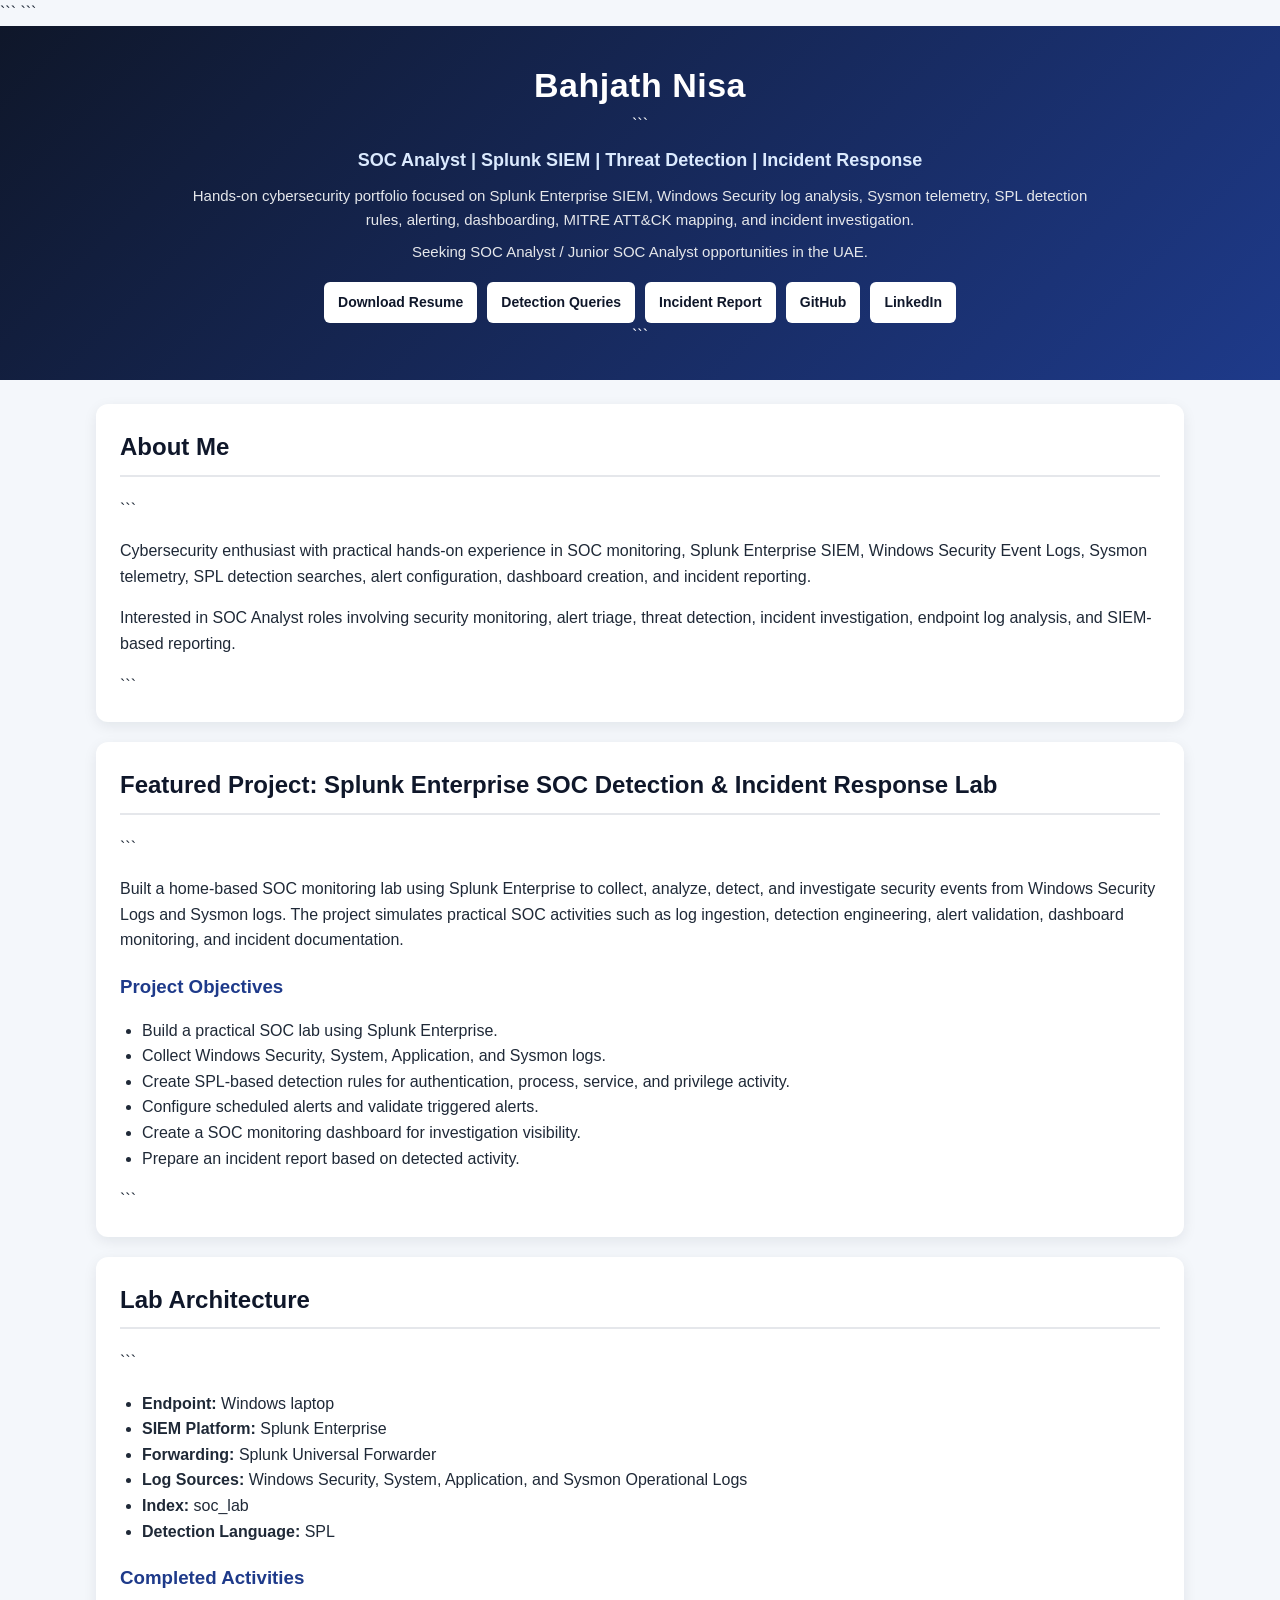
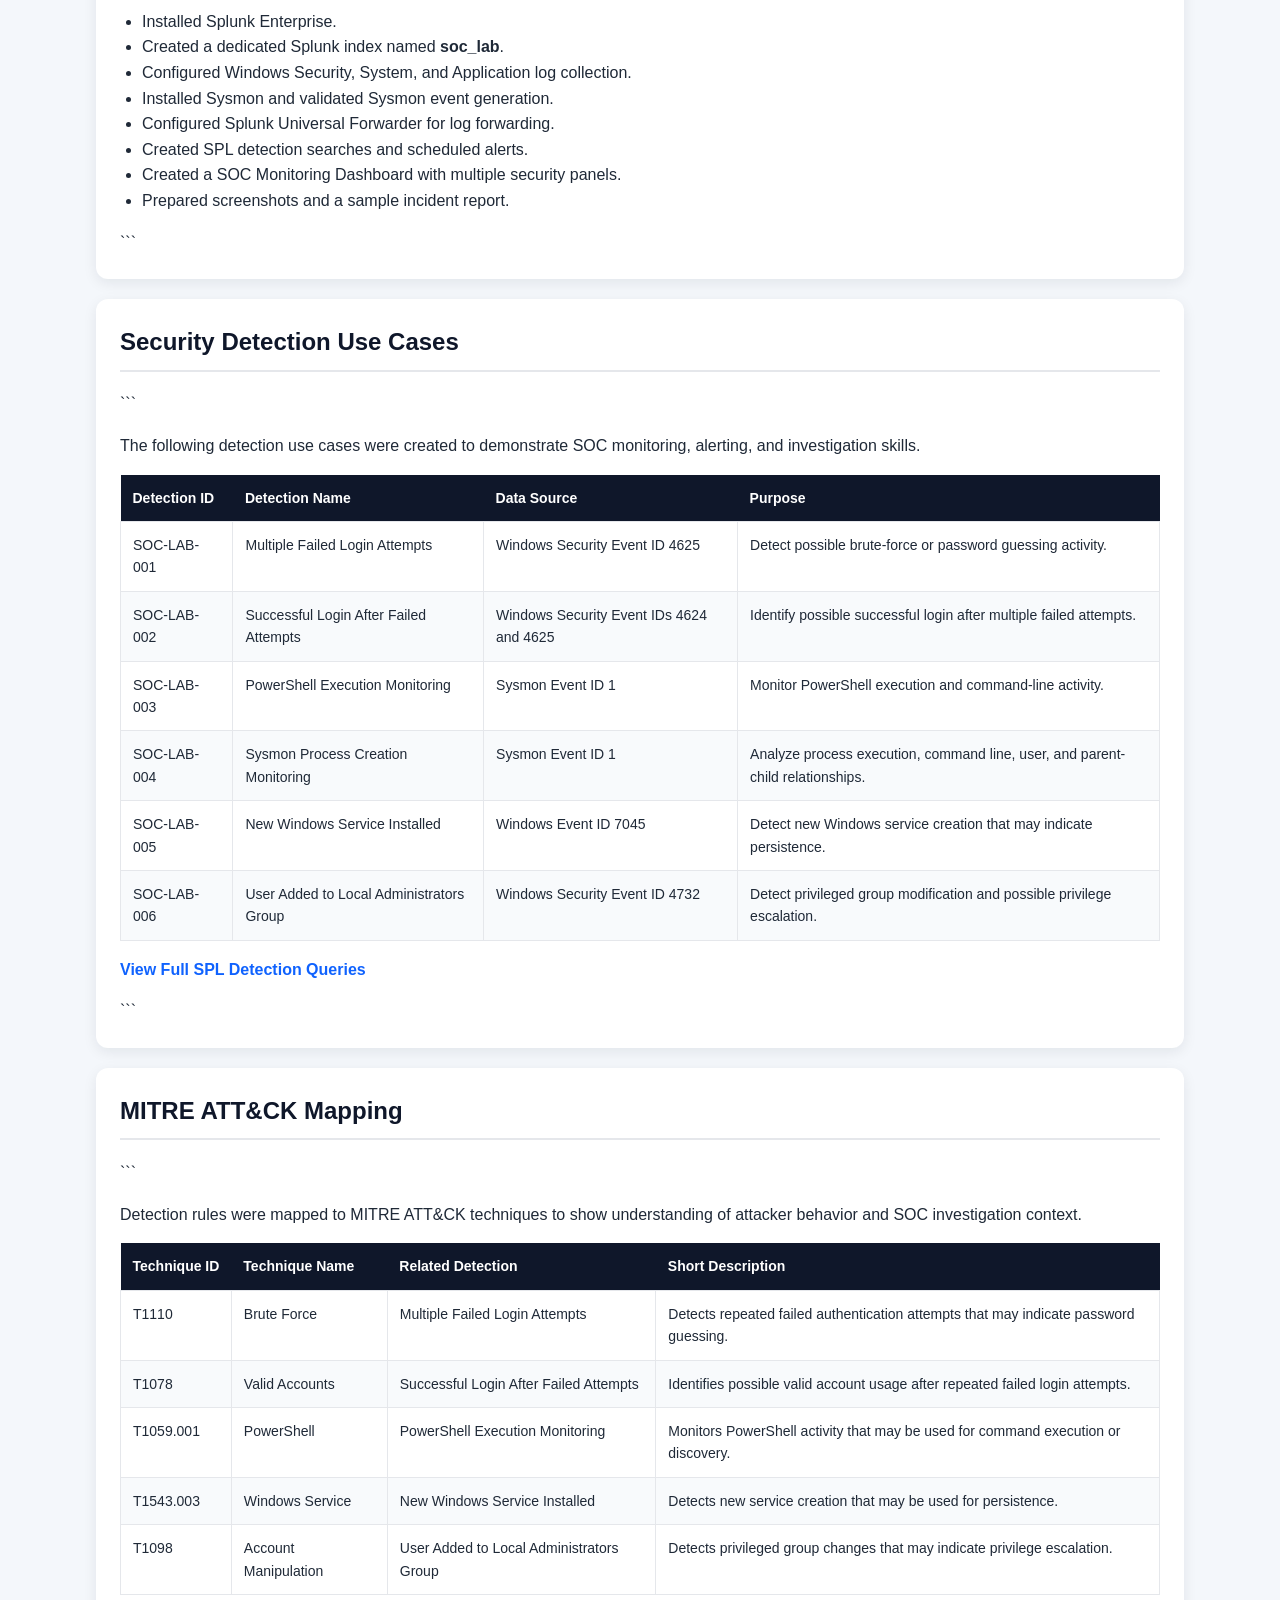
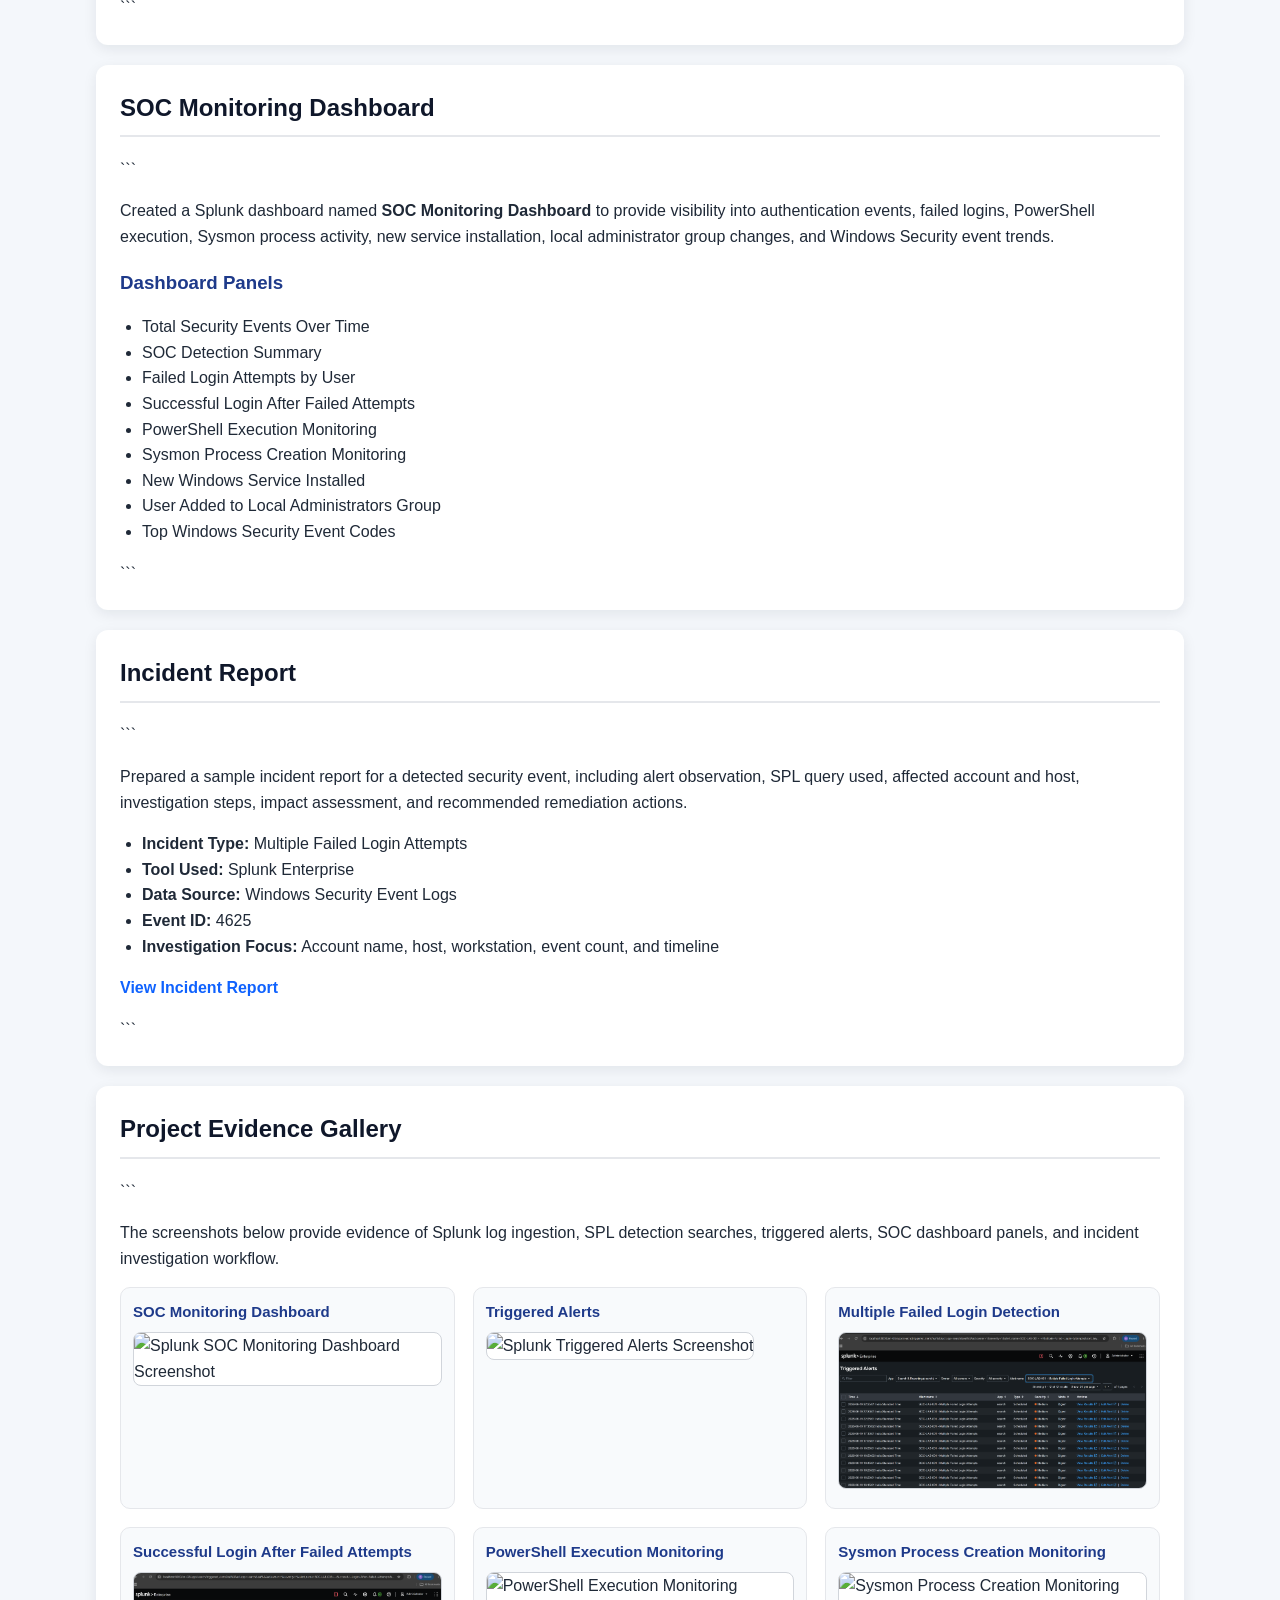
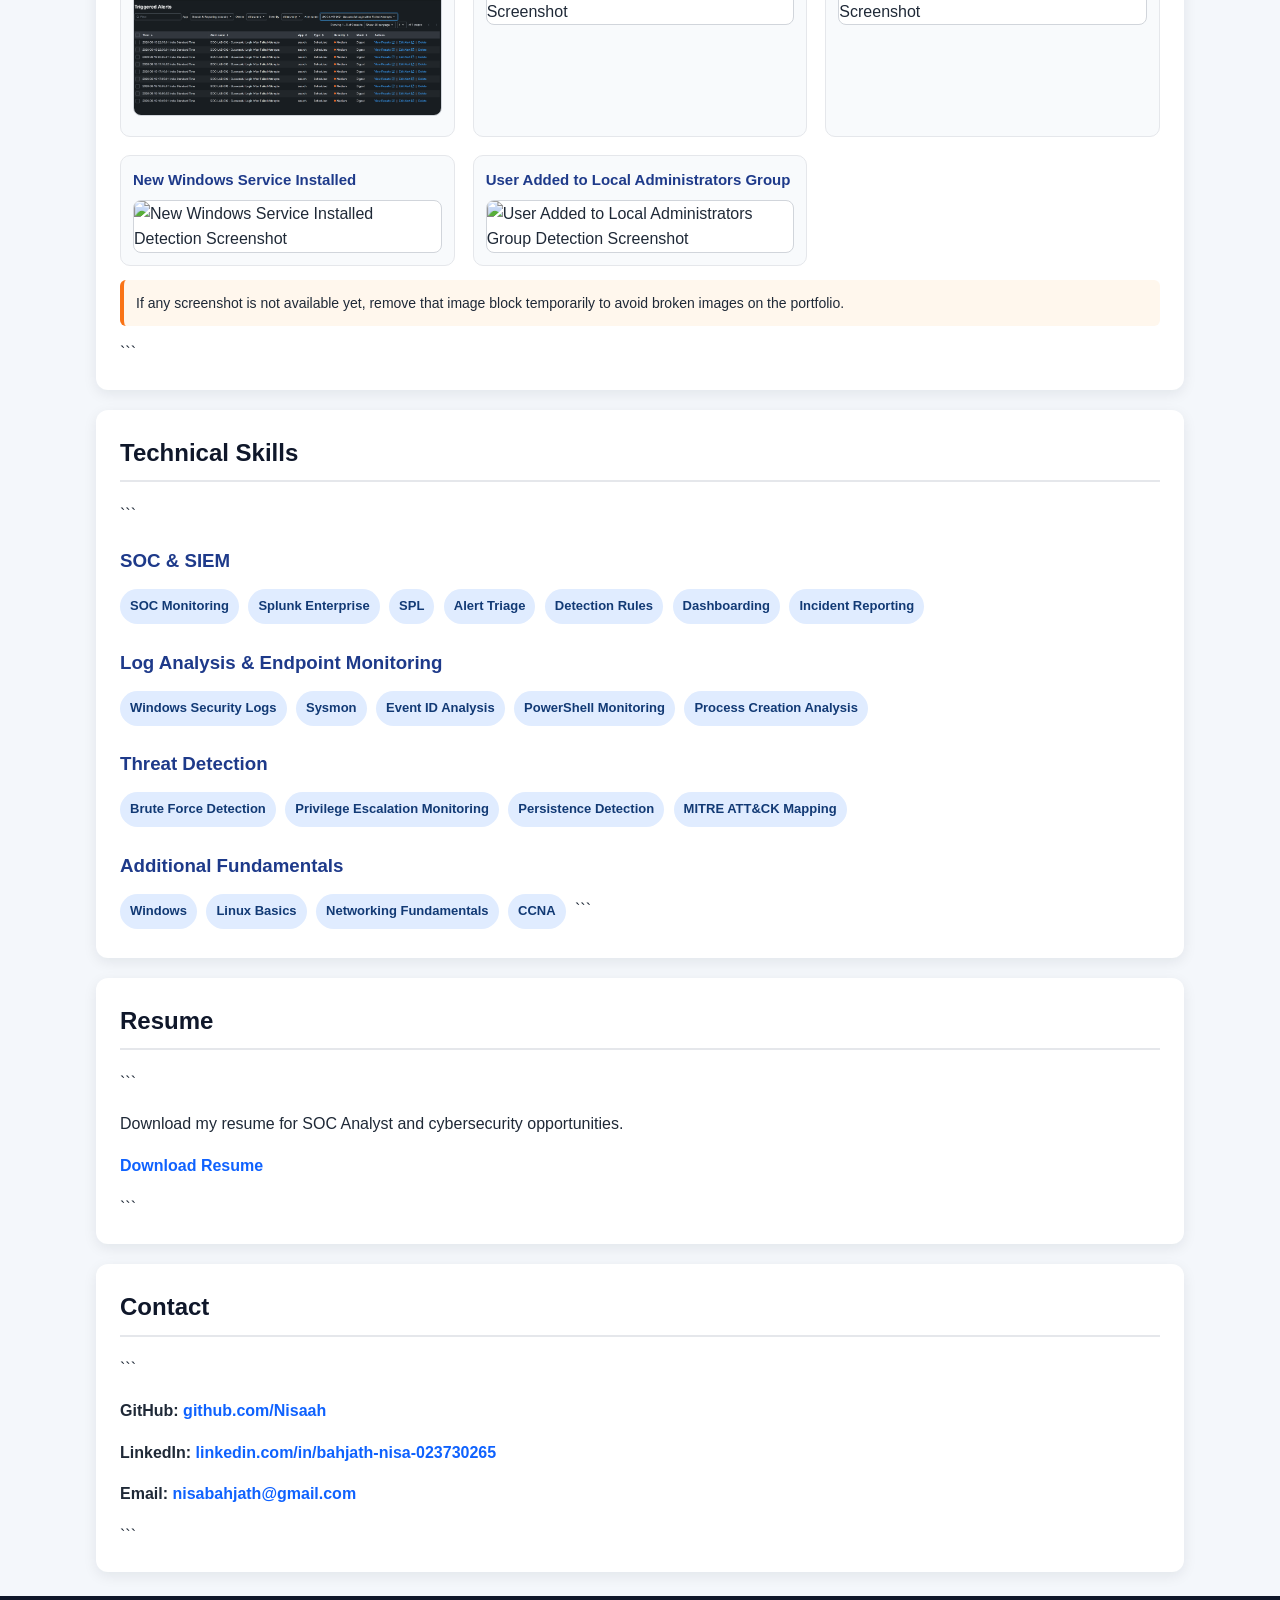
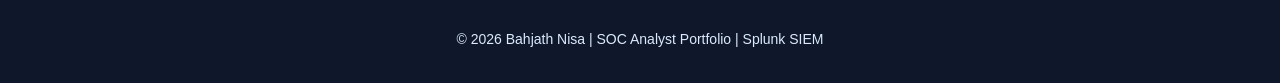
==== index.html @ ceb4705b "Update index.html" ====
<!DOCTYPE html>

<html lang="en">
<head>
    <meta charset="UTF-8">
    <meta name="viewport" content="width=device-width, initial-scale=1.0">
    <title>Bahjath Nisa | SOC Analyst Portfolio | Splunk SIEM</title>

```
<meta name="description" content="SOC Analyst portfolio of Bahjath Nisa featuring a Splunk Enterprise SOC Detection and Incident Response Lab with Windows Security Logs, Sysmon, SPL detections, alerts, dashboards, MITRE ATT&CK mapping, and incident reporting.">

<meta name="keywords" content="SOC Analyst, Junior SOC Analyst, Splunk, SIEM, Cybersecurity, Sysmon, Windows Security Logs, Threat Detection, Incident Response, UAE SOC Analyst, SPL, MITRE ATT&CK, Security Monitoring">

<style>
    * {
        box-sizing: border-box;
    }

    body {
        margin: 0;
        font-family: Arial, Helvetica, sans-serif;
        background: #f4f7fb;
        color: #1f2937;
        line-height: 1.6;
    }

    a {
        color: #0f62fe;
        text-decoration: none;
        font-weight: 600;
    }

    a:hover {
        text-decoration: underline;
    }

    .hero {
        background: linear-gradient(135deg, #0f172a, #1e3a8a);
        color: #ffffff;
        padding: 32px 20px;
        text-align: center;
    }

    .hero h1 {
        margin: 0;
        font-size: 34px;
        letter-spacing: 0.5px;
    }

    .headline {
        margin: 8px 0 10px;
        font-size: 18px;
        font-weight: 600;
        color: #dbeafe;
    }

    .hero-summary {
        max-width: 900px;
        margin: 8px auto;
        font-size: 15px;
        color: #e5e7eb;
    }

    .hero-links {
        margin-top: 18px;
        display: flex;
        flex-wrap: wrap;
        justify-content: center;
        gap: 10px;
    }

    .hero-links a {
        background: #ffffff;
        color: #0f172a;
        padding: 9px 14px;
        border-radius: 6px;
        font-size: 14px;
    }

    main {
        max-width: 1120px;
        margin: 24px auto;
        padding: 0 16px;
    }

    .card {
        background: #ffffff;
        border-radius: 12px;
        padding: 24px;
        margin-bottom: 20px;
        box-shadow: 0 4px 14px rgba(15, 23, 42, 0.08);
    }

    h2 {
        margin-top: 0;
        color: #0f172a;
        border-bottom: 2px solid #e5e7eb;
        padding-bottom: 8px;
    }

    h3 {
        color: #1e3a8a;
        margin-bottom: 8px;
    }

    ul {
        padding-left: 22px;
    }

    .table-wrapper {
        overflow-x: auto;
        margin-top: 14px;
    }

    table {
        width: 100%;
        border-collapse: collapse;
        font-size: 14px;
        background: #ffffff;
    }

    th {
        background: #0f172a;
        color: #ffffff;
        text-align: left;
        padding: 12px;
        white-space: nowrap;
    }

    td {
        border: 1px solid #e5e7eb;
        padding: 12px;
        vertical-align: top;
    }

    tr:nth-child(even) {
        background: #f8fafc;
    }

    .badge {
        display: inline-block;
        background: #e0ecff;
        color: #123a75;
        padding: 7px 10px;
        border-radius: 20px;
        margin: 5px 5px 5px 0;
        font-size: 13px;
        font-weight: 600;
    }

    .gallery-grid {
        display: grid;
        grid-template-columns: repeat(auto-fit, minmax(260px, 1fr));
        gap: 18px;
        margin-top: 15px;
    }

    .gallery-item {
        background: #f8fafc;
        border: 1px solid #e5e7eb;
        border-radius: 10px;
        padding: 12px;
    }

    .gallery-item h3 {
        font-size: 15px;
        margin-top: 0;
    }

    .gallery-item img {
        width: 100%;
        border-radius: 8px;
        border: 1px solid #d1d5db;
        background: #ffffff;
    }

    .note {
        background: #fff7ed;
        border-left: 4px solid #f97316;
        padding: 12px;
        border-radius: 6px;
        font-size: 14px;
    }

    .footer {
        text-align: center;
        padding: 18px;
        background: #0f172a;
        color: #dbeafe;
        font-size: 14px;
    }

    @media (max-width: 700px) {
        .hero h1 {
            font-size: 28px;
        }

        .headline {
            font-size: 16px;
        }

        .card {
            padding: 18px;
        }

        th, td {
            font-size: 13px;
            padding: 9px;
        }
    }
</style>
```

</head>

<body>

<header class="hero">
    <h1>Bahjath Nisa</h1>

```
<p class="headline">
    SOC Analyst | Splunk SIEM | Threat Detection | Incident Response
</p>

<p class="hero-summary">
    Hands-on cybersecurity portfolio focused on Splunk Enterprise SIEM, Windows Security log analysis,
    Sysmon telemetry, SPL detection rules, alerting, dashboarding, MITRE ATT&CK mapping, and incident investigation.
</p>

<p class="hero-summary">
    Seeking SOC Analyst / Junior SOC Analyst opportunities in the UAE.
</p>

<div class="hero-links">
    <a href="resume.pdf" target="_blank">Download Resume</a>
    <a href="./detections.md" target="_blank">Detection Queries</a>
    <a href="incident_report.pdf" target="_blank">Incident Report</a>
    <a href="https://github.com/Nisaah" target="_blank">GitHub</a>
    <a href="https://www.linkedin.com/in/bahjath-nisa-023730265" target="_blank">LinkedIn</a>
</div>
```

</header>

<main>

<section class="card">
    <h2>About Me</h2>

```
<p>
    Cybersecurity enthusiast with practical hands-on experience in SOC monitoring,
    Splunk Enterprise SIEM, Windows Security Event Logs, Sysmon telemetry,
    SPL detection searches, alert configuration, dashboard creation, and incident reporting.
</p>

<p>
    Interested in SOC Analyst roles involving security monitoring, alert triage,
    threat detection, incident investigation, endpoint log analysis, and SIEM-based reporting.
</p>
```

</section>

<section class="card">
    <h2>Featured Project: Splunk Enterprise SOC Detection & Incident Response Lab</h2>

```
<p>
    Built a home-based SOC monitoring lab using Splunk Enterprise to collect,
    analyze, detect, and investigate security events from Windows Security Logs and Sysmon logs.
    The project simulates practical SOC activities such as log ingestion, detection engineering,
    alert validation, dashboard monitoring, and incident documentation.
</p>

<h3>Project Objectives</h3>

<ul>
    <li>Build a practical SOC lab using Splunk Enterprise.</li>
    <li>Collect Windows Security, System, Application, and Sysmon logs.</li>
    <li>Create SPL-based detection rules for authentication, process, service, and privilege activity.</li>
    <li>Configure scheduled alerts and validate triggered alerts.</li>
    <li>Create a SOC monitoring dashboard for investigation visibility.</li>
    <li>Prepare an incident report based on detected activity.</li>
</ul>
```

</section>

<section class="card">
    <h2>Lab Architecture</h2>

```
<ul>
    <li><strong>Endpoint:</strong> Windows laptop</li>
    <li><strong>SIEM Platform:</strong> Splunk Enterprise</li>
    <li><strong>Forwarding:</strong> Splunk Universal Forwarder</li>
    <li><strong>Log Sources:</strong> Windows Security, System, Application, and Sysmon Operational Logs</li>
    <li><strong>Index:</strong> soc_lab</li>
    <li><strong>Detection Language:</strong> SPL</li>
</ul>

<h3>Completed Activities</h3>

<ul>
    <li>Installed Splunk Enterprise.</li>
    <li>Created a dedicated Splunk index named <strong>soc_lab</strong>.</li>
    <li>Configured Windows Security, System, and Application log collection.</li>
    <li>Installed Sysmon and validated Sysmon event generation.</li>
    <li>Configured Splunk Universal Forwarder for log forwarding.</li>
    <li>Created SPL detection searches and scheduled alerts.</li>
    <li>Created a SOC Monitoring Dashboard with multiple security panels.</li>
    <li>Prepared screenshots and a sample incident report.</li>
</ul>
```

</section>

<section class="card">
    <h2>Security Detection Use Cases</h2>

```
<p>
    The following detection use cases were created to demonstrate SOC monitoring,
    alerting, and investigation skills.
</p>

<div class="table-wrapper">
    <table>
        <thead>
            <tr>
                <th>Detection ID</th>
                <th>Detection Name</th>
                <th>Data Source</th>
                <th>Purpose</th>
            </tr>
        </thead>
        <tbody>
            <tr>
                <td>SOC-LAB-001</td>
                <td>Multiple Failed Login Attempts</td>
                <td>Windows Security Event ID 4625</td>
                <td>Detect possible brute-force or password guessing activity.</td>
            </tr>
            <tr>
                <td>SOC-LAB-002</td>
                <td>Successful Login After Failed Attempts</td>
                <td>Windows Security Event IDs 4624 and 4625</td>
                <td>Identify possible successful login after multiple failed attempts.</td>
            </tr>
            <tr>
                <td>SOC-LAB-003</td>
                <td>PowerShell Execution Monitoring</td>
                <td>Sysmon Event ID 1</td>
                <td>Monitor PowerShell execution and command-line activity.</td>
            </tr>
            <tr>
                <td>SOC-LAB-004</td>
                <td>Sysmon Process Creation Monitoring</td>
                <td>Sysmon Event ID 1</td>
                <td>Analyze process execution, command line, user, and parent-child relationships.</td>
            </tr>
            <tr>
                <td>SOC-LAB-005</td>
                <td>New Windows Service Installed</td>
                <td>Windows Event ID 7045</td>
                <td>Detect new Windows service creation that may indicate persistence.</td>
            </tr>
            <tr>
                <td>SOC-LAB-006</td>
                <td>User Added to Local Administrators Group</td>
                <td>Windows Security Event ID 4732</td>
                <td>Detect privileged group modification and possible privilege escalation.</td>
            </tr>
        </tbody>
    </table>
</div>

<p>
    <a href="./detections.md" target="_blank">View Full SPL Detection Queries</a>
</p>
```

</section>

<section class="card">
    <h2>MITRE ATT&CK Mapping</h2>

```
<p>
    Detection rules were mapped to MITRE ATT&CK techniques to show understanding of attacker behavior
    and SOC investigation context.
</p>

<div class="table-wrapper">
    <table>
        <thead>
            <tr>
                <th>Technique ID</th>
                <th>Technique Name</th>
                <th>Related Detection</th>
                <th>Short Description</th>
            </tr>
        </thead>
        <tbody>
            <tr>
                <td>T1110</td>
                <td>Brute Force</td>
                <td>Multiple Failed Login Attempts</td>
                <td>Detects repeated failed authentication attempts that may indicate password guessing.</td>
            </tr>
            <tr>
                <td>T1078</td>
                <td>Valid Accounts</td>
                <td>Successful Login After Failed Attempts</td>
                <td>Identifies possible valid account usage after repeated failed login attempts.</td>
            </tr>
            <tr>
                <td>T1059.001</td>
                <td>PowerShell</td>
                <td>PowerShell Execution Monitoring</td>
                <td>Monitors PowerShell activity that may be used for command execution or discovery.</td>
            </tr>
            <tr>
                <td>T1543.003</td>
                <td>Windows Service</td>
                <td>New Windows Service Installed</td>
                <td>Detects new service creation that may be used for persistence.</td>
            </tr>
            <tr>
                <td>T1098</td>
                <td>Account Manipulation</td>
                <td>User Added to Local Administrators Group</td>
                <td>Detects privileged group changes that may indicate privilege escalation.</td>
            </tr>
        </tbody>
    </table>
</div>
```

</section>

<section class="card">
    <h2>SOC Monitoring Dashboard</h2>

```
<p>
    Created a Splunk dashboard named <strong>SOC Monitoring Dashboard</strong>
    to provide visibility into authentication events, failed logins, PowerShell execution,
    Sysmon process activity, new service installation, local administrator group changes,
    and Windows Security event trends.
</p>

<h3>Dashboard Panels</h3>

<ul>
    <li>Total Security Events Over Time</li>
    <li>SOC Detection Summary</li>
    <li>Failed Login Attempts by User</li>
    <li>Successful Login After Failed Attempts</li>
    <li>PowerShell Execution Monitoring</li>
    <li>Sysmon Process Creation Monitoring</li>
    <li>New Windows Service Installed</li>
    <li>User Added to Local Administrators Group</li>
    <li>Top Windows Security Event Codes</li>
</ul>
```

</section>

<section class="card">
    <h2>Incident Report</h2>

```
<p>
    Prepared a sample incident report for a detected security event, including
    alert observation, SPL query used, affected account and host, investigation steps,
    impact assessment, and recommended remediation actions.
</p>

<ul>
    <li><strong>Incident Type:</strong> Multiple Failed Login Attempts</li>
    <li><strong>Tool Used:</strong> Splunk Enterprise</li>
    <li><strong>Data Source:</strong> Windows Security Event Logs</li>
    <li><strong>Event ID:</strong> 4625</li>
    <li><strong>Investigation Focus:</strong> Account name, host, workstation, event count, and timeline</li>
</ul>

<p>
    <a href="incident_report.pdf" target="_blank">View Incident Report</a>
</p>
```

</section>

<section class="card">
    <h2>Project Evidence Gallery</h2>

```
<p>
    The screenshots below provide evidence of Splunk log ingestion, SPL detection searches,
    triggered alerts, SOC dashboard panels, and incident investigation workflow.
</p>

<div class="gallery-grid">
    <div class="gallery-item">
        <h3>SOC Monitoring Dashboard</h3>
        <img src="soc_dashboard.png" alt="Splunk SOC Monitoring Dashboard Screenshot">
    </div>

    <div class="gallery-item">
        <h3>Triggered Alerts</h3>
        <img src="triggered_alerts.png" alt="Splunk Triggered Alerts Screenshot">
    </div>

    <div class="gallery-item">
        <h3>Multiple Failed Login Detection</h3>
        <img src="failed_login_detection.png" alt="Multiple Failed Login Detection Screenshot">
    </div>

    <div class="gallery-item">
        <h3>Successful Login After Failed Attempts</h3>
        <img src="successful_login_detection.png" alt="Successful Login After Failed Attempts Screenshot">
    </div>

    <div class="gallery-item">
        <h3>PowerShell Execution Monitoring</h3>
        <img src="powershell_detection.png" alt="PowerShell Execution Monitoring Screenshot">
    </div>

    <div class="gallery-item">
        <h3>Sysmon Process Creation Monitoring</h3>
        <img src="sysmon_process_creation.png" alt="Sysmon Process Creation Monitoring Screenshot">
    </div>

    <div class="gallery-item">
        <h3>New Windows Service Installed</h3>
        <img src="new_service_installed.png" alt="New Windows Service Installed Detection Screenshot">
    </div>

    <div class="gallery-item">
        <h3>User Added to Local Administrators Group</h3>
        <img src="local_admin_group_change.png" alt="User Added to Local Administrators Group Detection Screenshot">
    </div>
</div>

<p class="note">
    If any screenshot is not available yet, remove that image block temporarily to avoid broken images on the portfolio.
</p>
```

</section>

<section class="card">
    <h2>Technical Skills</h2>

```
<h3>SOC & SIEM</h3>
<span class="badge">SOC Monitoring</span>
<span class="badge">Splunk Enterprise</span>
<span class="badge">SPL</span>
<span class="badge">Alert Triage</span>
<span class="badge">Detection Rules</span>
<span class="badge">Dashboarding</span>
<span class="badge">Incident Reporting</span>

<h3>Log Analysis & Endpoint Monitoring</h3>
<span class="badge">Windows Security Logs</span>
<span class="badge">Sysmon</span>
<span class="badge">Event ID Analysis</span>
<span class="badge">PowerShell Monitoring</span>
<span class="badge">Process Creation Analysis</span>

<h3>Threat Detection</h3>
<span class="badge">Brute Force Detection</span>
<span class="badge">Privilege Escalation Monitoring</span>
<span class="badge">Persistence Detection</span>
<span class="badge">MITRE ATT&CK Mapping</span>

<h3>Additional Fundamentals</h3>
<span class="badge">Windows</span>
<span class="badge">Linux Basics</span>
<span class="badge">Networking Fundamentals</span>
<span class="badge">CCNA</span>
```

</section>

<section class="card">
    <h2>Resume</h2>

```
<p>
    Download my resume for SOC Analyst and cybersecurity opportunities.
</p>

<p>
    <a href="resume.pdf" target="_blank">Download Resume</a>
</p>
```

</section>

<section class="card">
    <h2>Contact</h2>

```
<p>
    <strong>GitHub:</strong>
    <a href="https://github.com/Nisaah" target="_blank">github.com/Nisaah</a>
</p>

<p>
    <strong>LinkedIn:</strong>
    <a href="https://www.linkedin.com/in/bahjath-nisa-023730265" target="_blank">
        linkedin.com/in/bahjath-nisa-023730265
    </a>
</p>

<p>
    <strong>Email:</strong>
    <a href="mailto:nisabahjath@gmail.com">nisabahjath@gmail.com</a>
</p>
```

</section>

</main>

<footer class="footer">
    <p>© 2026 Bahjath Nisa | SOC Analyst Portfolio | Splunk SIEM</p>
</footer>

</body>
</html>
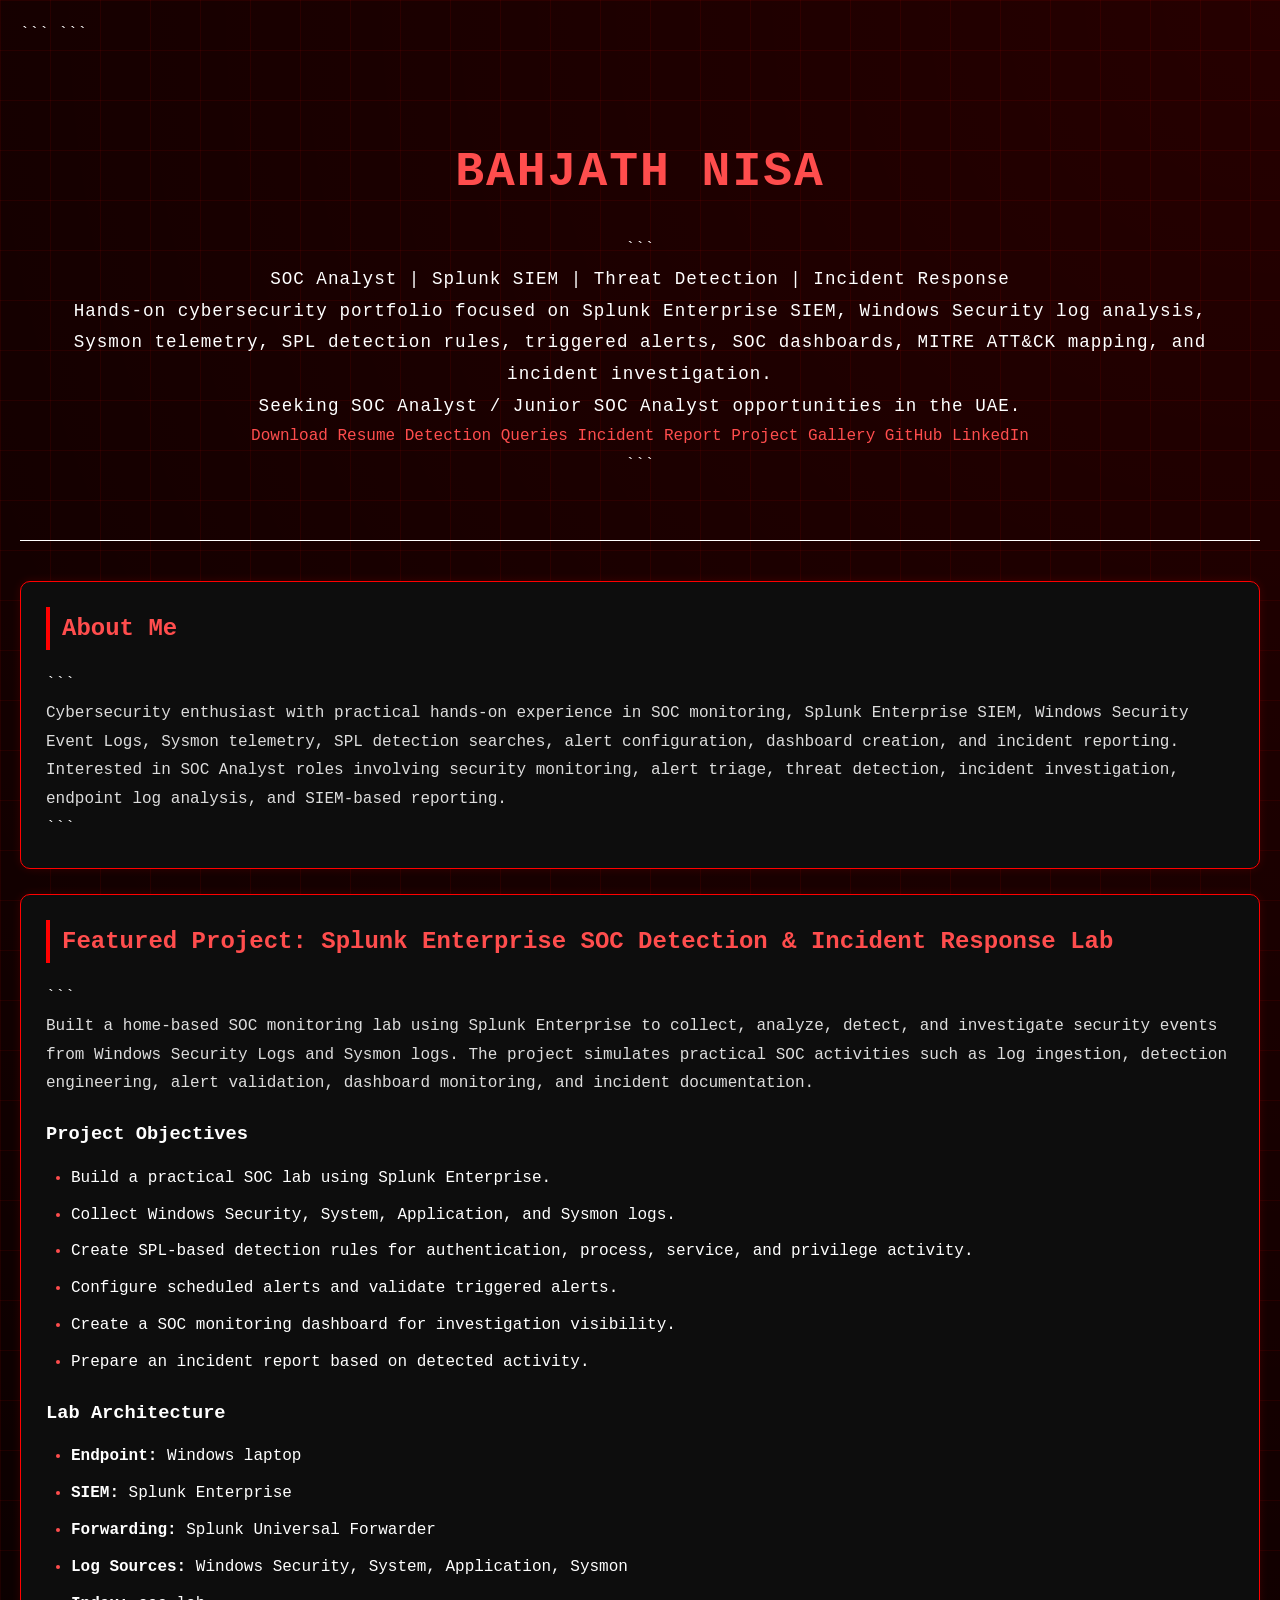
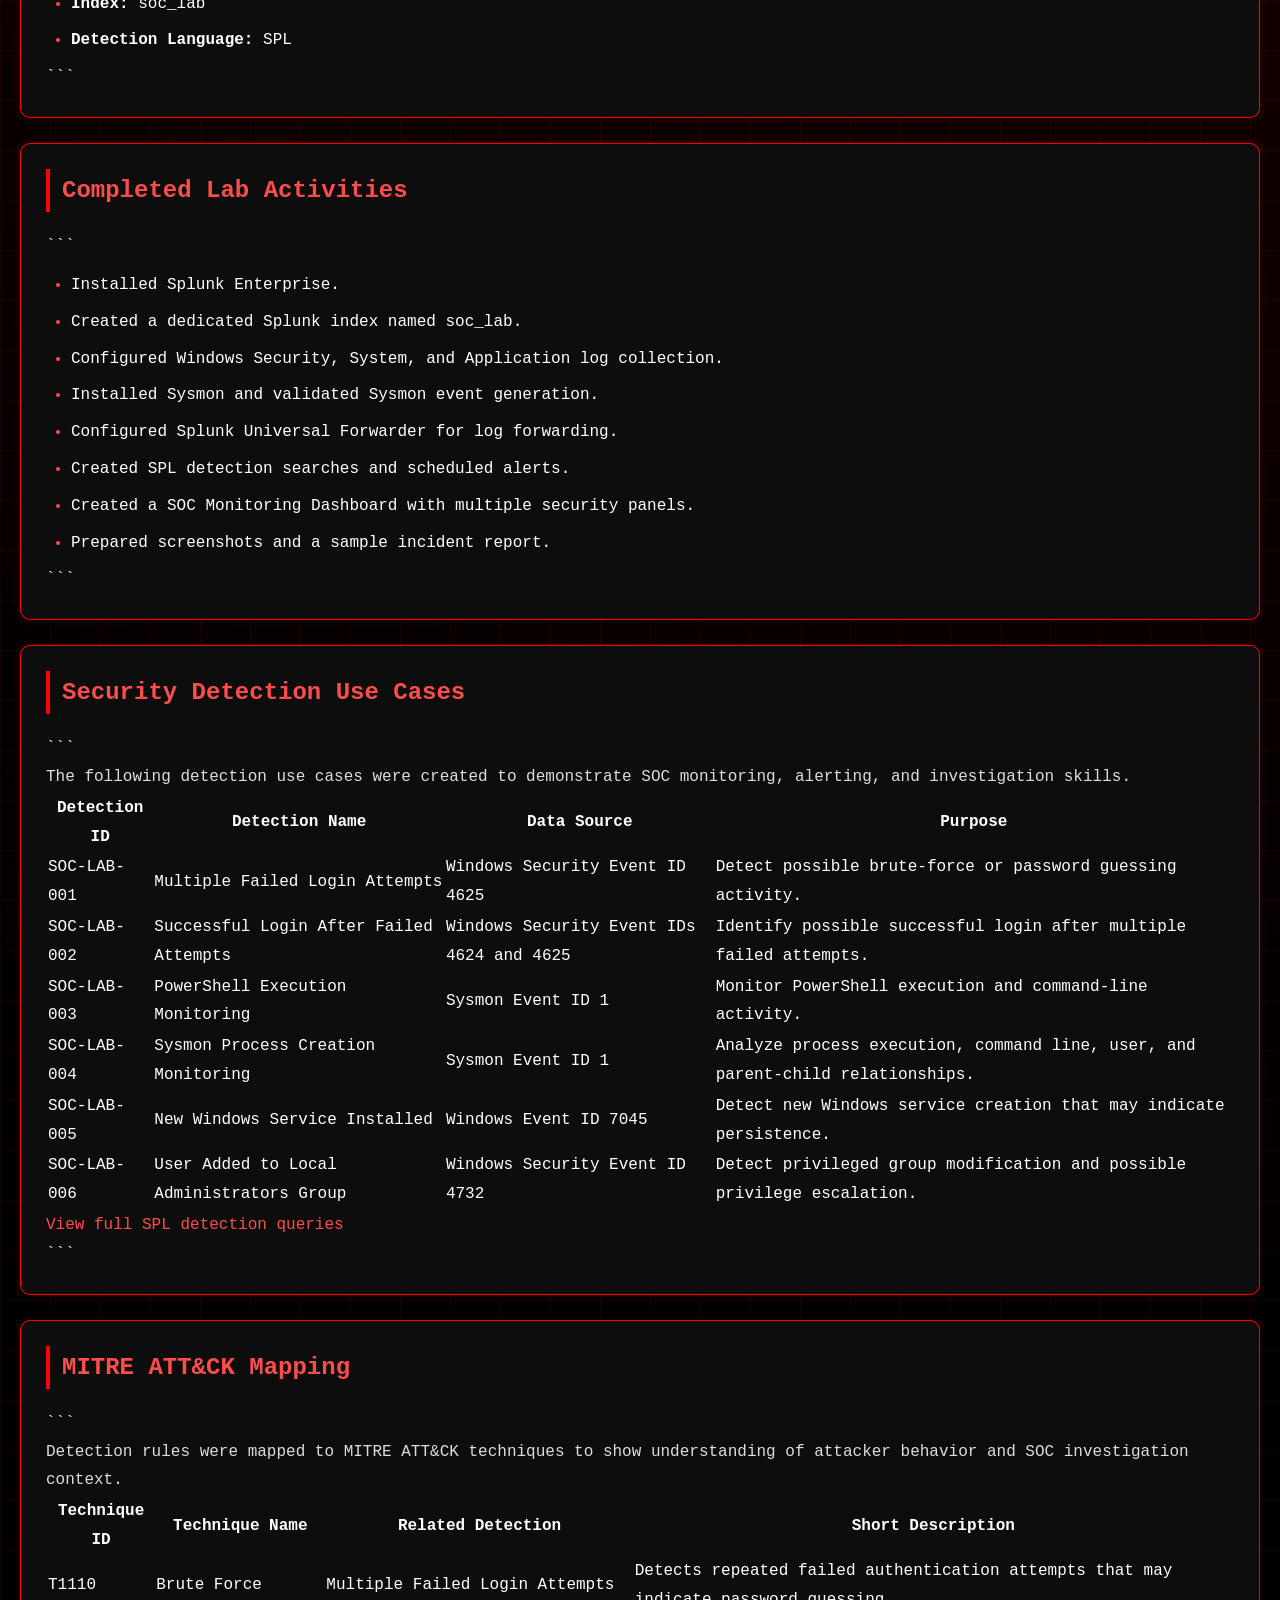
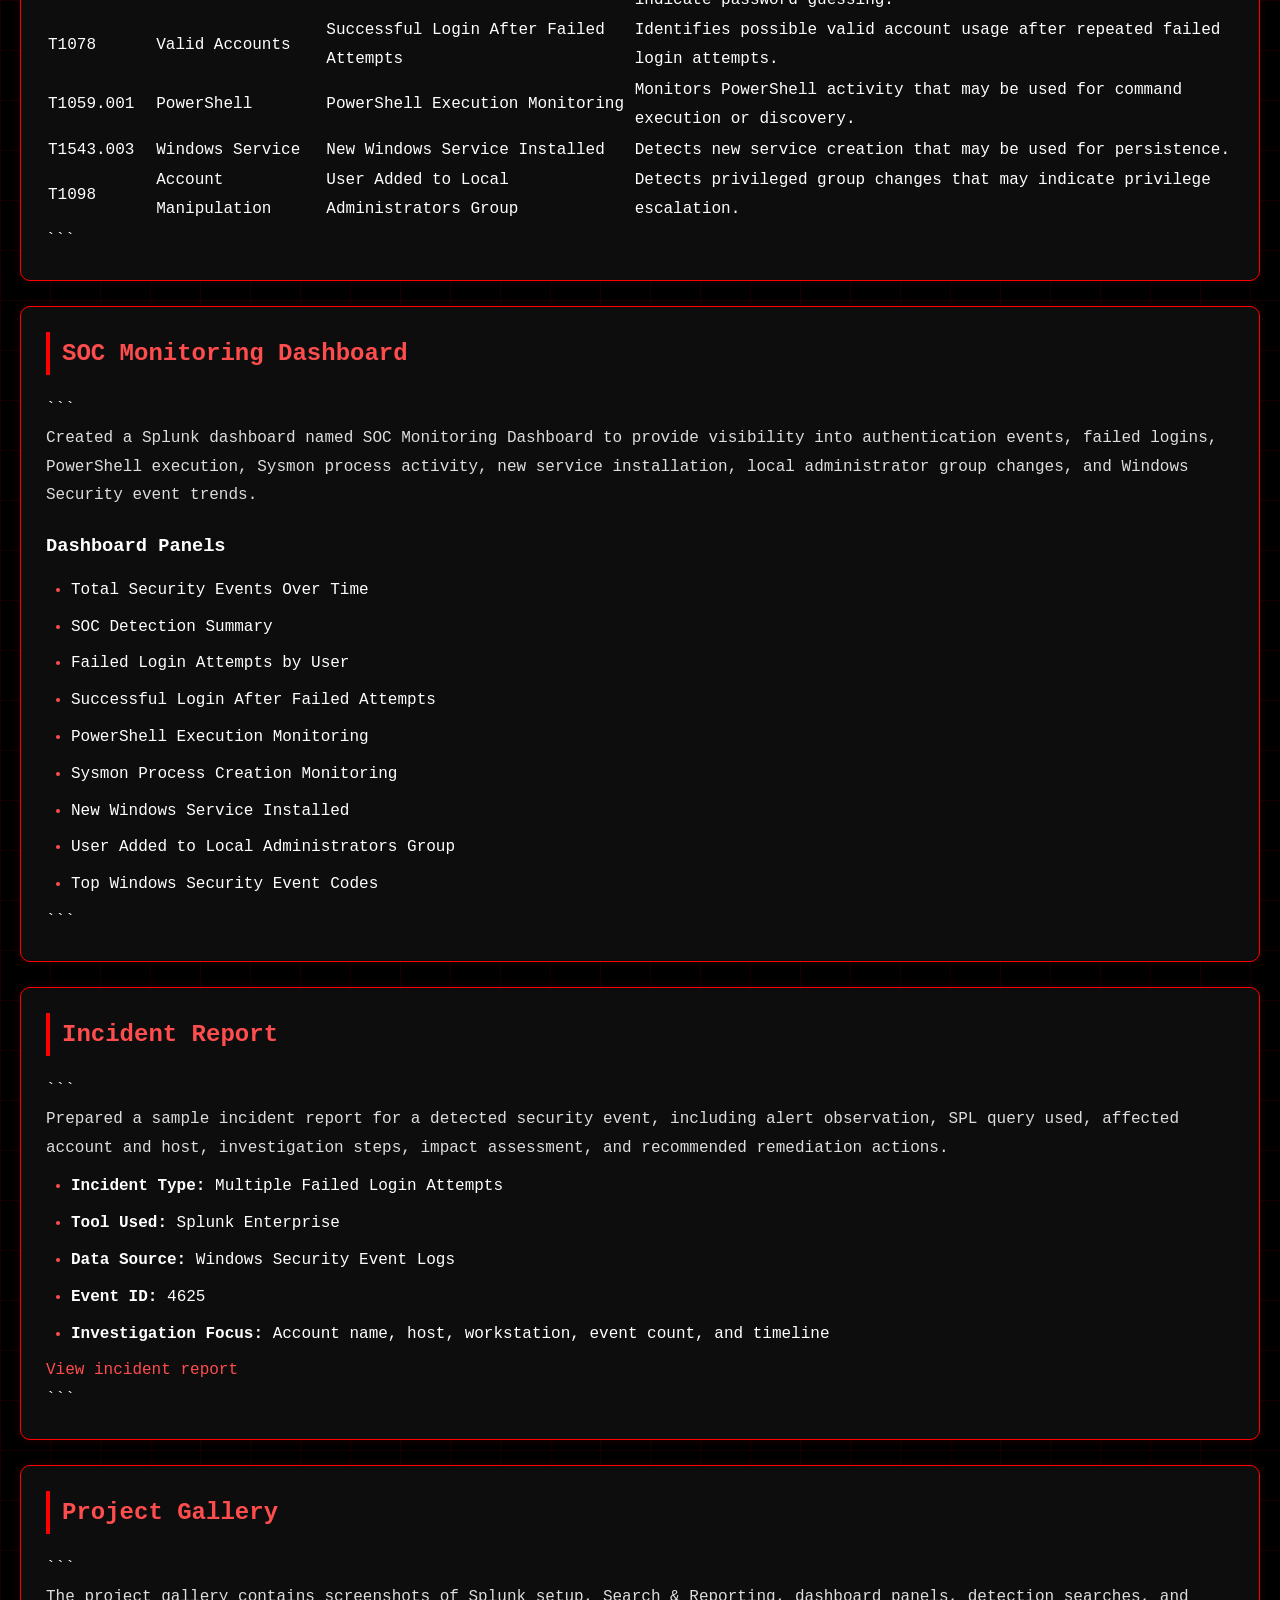
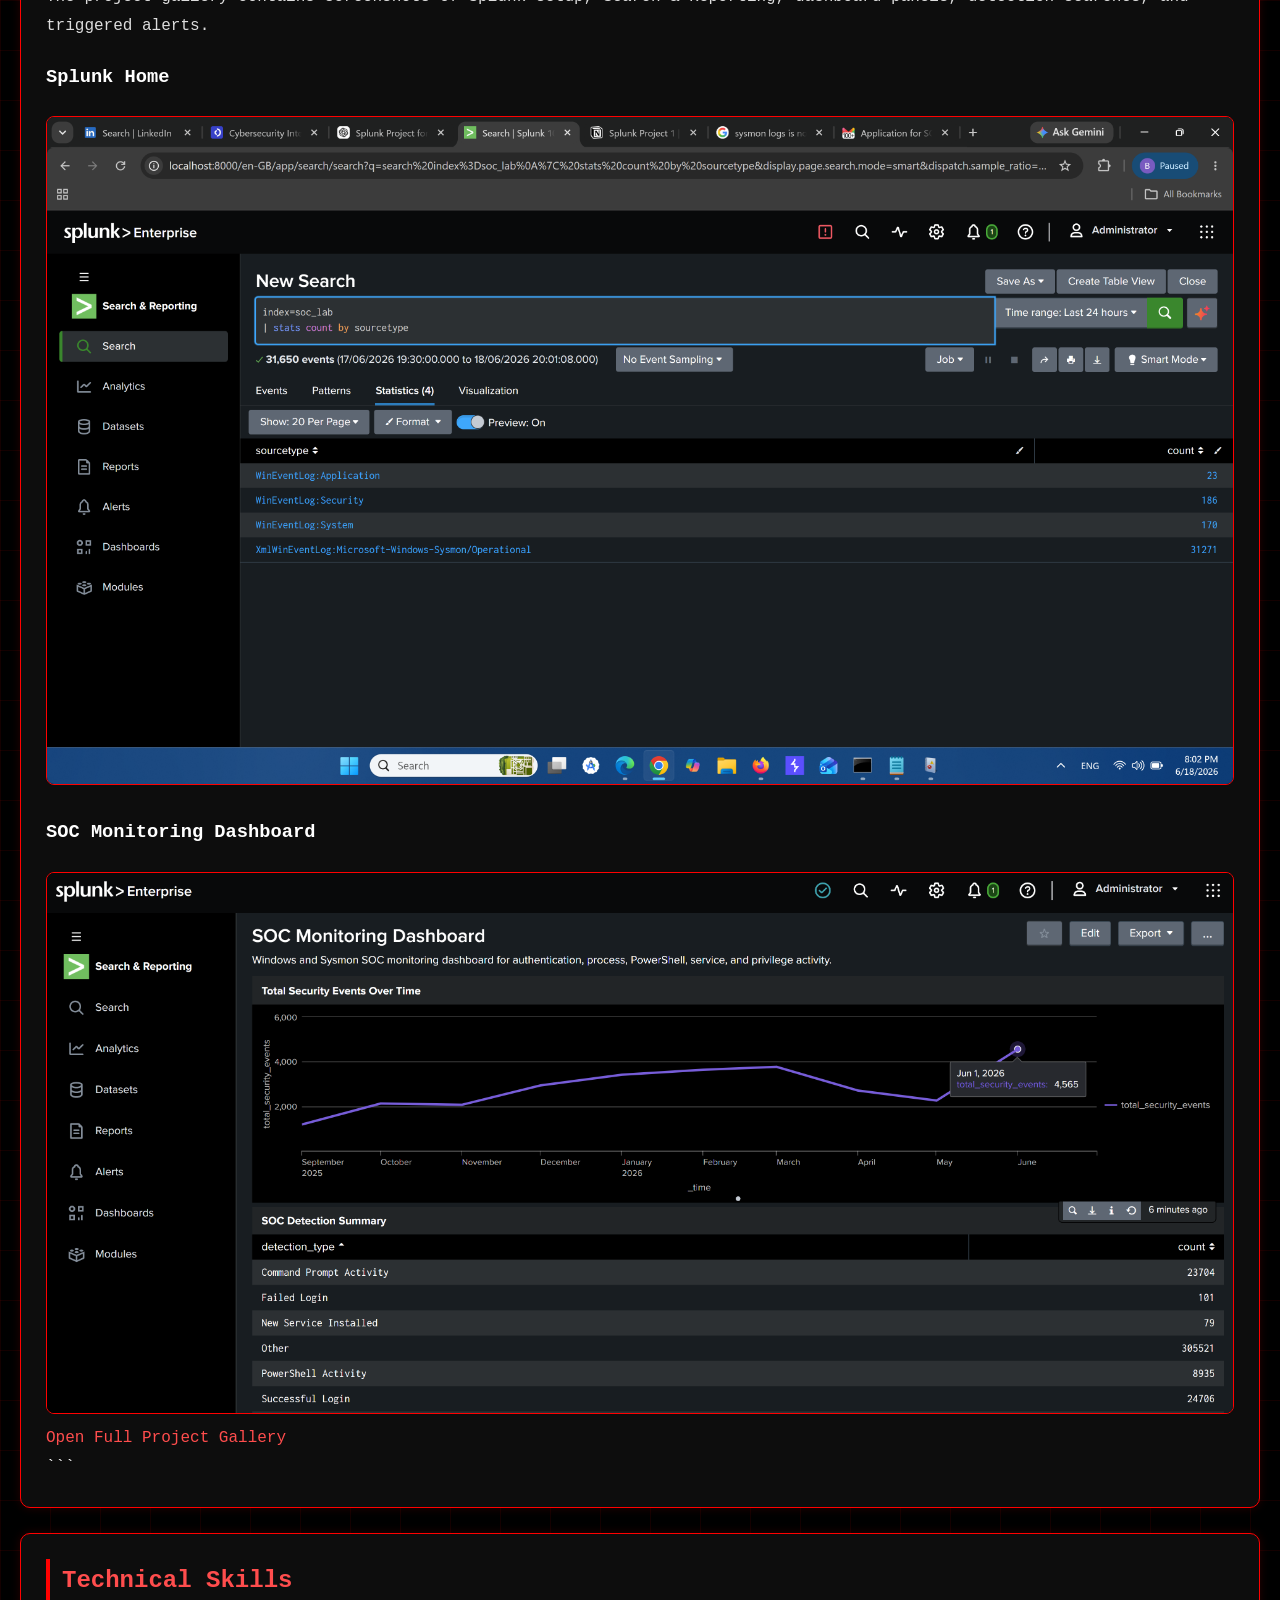
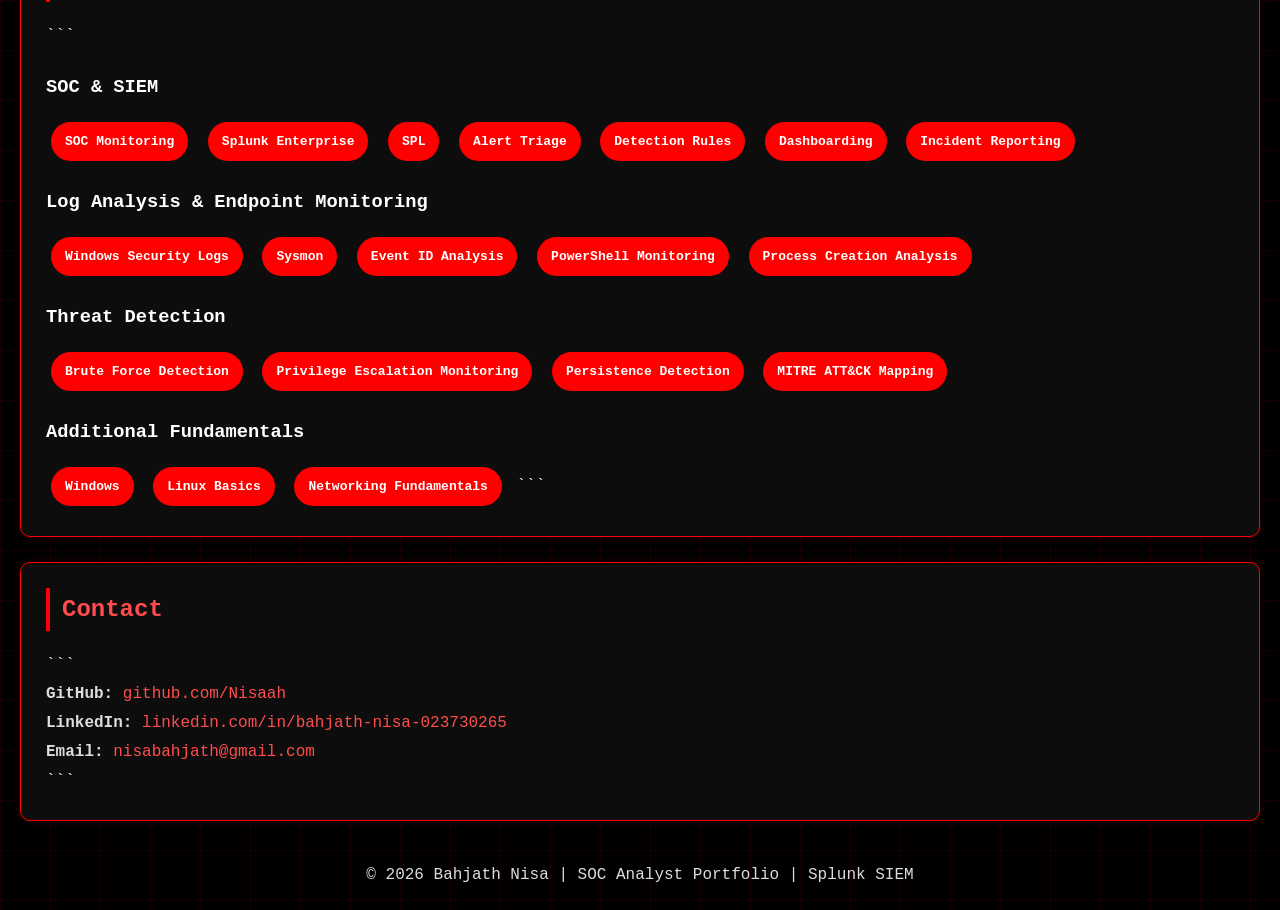
==== commit c48dba48: "Update index.html" ====
--- a/index.html
+++ b/index.html
@@ -7,237 +7,44 @@
     <title>Bahjath Nisa | SOC Analyst Portfolio | Splunk SIEM</title>
 
 ```
-<meta name="description" content="SOC Analyst portfolio of Bahjath Nisa featuring a Splunk Enterprise SOC Detection and Incident Response Lab with Windows Security Logs, Sysmon, SPL detections, alerts, dashboards, MITRE ATT&CK mapping, and incident reporting.">
+<meta name="description" content="SOC Analyst portfolio of Bahjath Nisa featuring a Splunk Enterprise SOC Detection and Incident Response Lab with Windows Security Logs, Sysmon, SPL detections, triggered alerts, dashboards, MITRE ATT&CK mapping, and incident reporting.">
 
 <meta name="keywords" content="SOC Analyst, Junior SOC Analyst, Splunk, SIEM, Cybersecurity, Sysmon, Windows Security Logs, Threat Detection, Incident Response, UAE SOC Analyst, SPL, MITRE ATT&CK, Security Monitoring">
 
-<style>
-    * {
-        box-sizing: border-box;
-    }
-
-    body {
-        margin: 0;
-        font-family: Arial, Helvetica, sans-serif;
-        background: #f4f7fb;
-        color: #1f2937;
-        line-height: 1.6;
-    }
-
-    a {
-        color: #0f62fe;
-        text-decoration: none;
-        font-weight: 600;
-    }
-
-    a:hover {
-        text-decoration: underline;
-    }
-
-    .hero {
-        background: linear-gradient(135deg, #0f172a, #1e3a8a);
-        color: #ffffff;
-        padding: 32px 20px;
-        text-align: center;
-    }
-
-    .hero h1 {
-        margin: 0;
-        font-size: 34px;
-        letter-spacing: 0.5px;
-    }
-
-    .headline {
-        margin: 8px 0 10px;
-        font-size: 18px;
-        font-weight: 600;
-        color: #dbeafe;
-    }
-
-    .hero-summary {
-        max-width: 900px;
-        margin: 8px auto;
-        font-size: 15px;
-        color: #e5e7eb;
-    }
-
-    .hero-links {
-        margin-top: 18px;
-        display: flex;
-        flex-wrap: wrap;
-        justify-content: center;
-        gap: 10px;
-    }
-
-    .hero-links a {
-        background: #ffffff;
-        color: #0f172a;
-        padding: 9px 14px;
-        border-radius: 6px;
-        font-size: 14px;
-    }
-
-    main {
-        max-width: 1120px;
-        margin: 24px auto;
-        padding: 0 16px;
-    }
-
-    .card {
-        background: #ffffff;
-        border-radius: 12px;
-        padding: 24px;
-        margin-bottom: 20px;
-        box-shadow: 0 4px 14px rgba(15, 23, 42, 0.08);
-    }
-
-    h2 {
-        margin-top: 0;
-        color: #0f172a;
-        border-bottom: 2px solid #e5e7eb;
-        padding-bottom: 8px;
-    }
-
-    h3 {
-        color: #1e3a8a;
-        margin-bottom: 8px;
-    }
-
-    ul {
-        padding-left: 22px;
-    }
-
-    .table-wrapper {
-        overflow-x: auto;
-        margin-top: 14px;
-    }
-
-    table {
-        width: 100%;
-        border-collapse: collapse;
-        font-size: 14px;
-        background: #ffffff;
-    }
-
-    th {
-        background: #0f172a;
-        color: #ffffff;
-        text-align: left;
-        padding: 12px;
-        white-space: nowrap;
-    }
-
-    td {
-        border: 1px solid #e5e7eb;
-        padding: 12px;
-        vertical-align: top;
-    }
-
-    tr:nth-child(even) {
-        background: #f8fafc;
-    }
-
-    .badge {
-        display: inline-block;
-        background: #e0ecff;
-        color: #123a75;
-        padding: 7px 10px;
-        border-radius: 20px;
-        margin: 5px 5px 5px 0;
-        font-size: 13px;
-        font-weight: 600;
-    }
-
-    .gallery-grid {
-        display: grid;
-        grid-template-columns: repeat(auto-fit, minmax(260px, 1fr));
-        gap: 18px;
-        margin-top: 15px;
-    }
-
-    .gallery-item {
-        background: #f8fafc;
-        border: 1px solid #e5e7eb;
-        border-radius: 10px;
-        padding: 12px;
-    }
-
-    .gallery-item h3 {
-        font-size: 15px;
-        margin-top: 0;
-    }
-
-    .gallery-item img {
-        width: 100%;
-        border-radius: 8px;
-        border: 1px solid #d1d5db;
-        background: #ffffff;
-    }
-
-    .note {
-        background: #fff7ed;
-        border-left: 4px solid #f97316;
-        padding: 12px;
-        border-radius: 6px;
-        font-size: 14px;
-    }
-
-    .footer {
-        text-align: center;
-        padding: 18px;
-        background: #0f172a;
-        color: #dbeafe;
-        font-size: 14px;
-    }
-
-    @media (max-width: 700px) {
-        .hero h1 {
-            font-size: 28px;
-        }
-
-        .headline {
-            font-size: 16px;
-        }
-
-        .card {
-            padding: 18px;
-        }
-
-        th, td {
-            font-size: 13px;
-            padding: 9px;
-        }
-    }
-</style>
+<link rel="stylesheet" href="style.css">
 ```
 
 </head>
 
 <body>
 
-<header class="hero">
-    <h1>Bahjath Nisa</h1>
-
-```
-<p class="headline">
-    SOC Analyst | Splunk SIEM | Threat Detection | Incident Response
-</p>
-
-<p class="hero-summary">
-    Hands-on cybersecurity portfolio focused on Splunk Enterprise SIEM, Windows Security log analysis,
-    Sysmon telemetry, SPL detection rules, alerting, dashboarding, MITRE ATT&CK mapping, and incident investigation.
-</p>
-
-<p class="hero-summary">
-    Seeking SOC Analyst / Junior SOC Analyst opportunities in the UAE.
-</p>
-
-<div class="hero-links">
-    <a href="resume.pdf" target="_blank">Download Resume</a>
-    <a href="./detections.md" target="_blank">Detection Queries</a>
-    <a href="incident_report.pdf" target="_blank">Incident Report</a>
-    <a href="https://github.com/Nisaah" target="_blank">GitHub</a>
-    <a href="https://www.linkedin.com/in/bahjath-nisa-023730265" target="_blank">LinkedIn</a>
+<header class="hero compact-hero">
+    <div class="hero-content">
+        <h1>Bahjath Nisa</h1>
+
+```
+    <p class="headline">
+        SOC Analyst | Splunk SIEM | Threat Detection | Incident Response
+    </p>
+
+    <p class="hero-summary">
+        Hands-on cybersecurity portfolio focused on Splunk Enterprise SIEM, Windows Security log analysis,
+        Sysmon telemetry, SPL detection rules, triggered alerts, SOC dashboards, MITRE ATT&CK mapping,
+        and incident investigation.
+    </p>
+
+    <p class="hero-summary">
+        Seeking SOC Analyst / Junior SOC Analyst opportunities in the UAE.
+    </p>
+
+    <div class="hero-links">
+        <a href="resume.pdf" target="_blank">Download Resume</a>
+        <a href="./detections.md" target="_blank">Detection Queries</a>
+        <a href="incident_report.pdf" target="_blank">Incident Report</a>
+        <a href="gallery.html">Project Gallery</a>
+        <a href="https://github.com/Nisaah" target="_blank">GitHub</a>
+        <a href="https://www.linkedin.com/in/bahjath-nisa-023730265" target="_blank">LinkedIn</a>
+    </div>
 </div>
 ```
 
@@ -263,7 +70,7 @@
 
 </section>
 
-<section class="card">
+<section class="card highlight-card">
     <h2>Featured Project: Splunk Enterprise SOC Detection & Incident Response Lab</h2>
 
 ```
@@ -274,38 +81,44 @@
     alert validation, dashboard monitoring, and incident documentation.
 </p>
 
-<h3>Project Objectives</h3>
-
-<ul>
-    <li>Build a practical SOC lab using Splunk Enterprise.</li>
-    <li>Collect Windows Security, System, Application, and Sysmon logs.</li>
-    <li>Create SPL-based detection rules for authentication, process, service, and privilege activity.</li>
-    <li>Configure scheduled alerts and validate triggered alerts.</li>
-    <li>Create a SOC monitoring dashboard for investigation visibility.</li>
-    <li>Prepare an incident report based on detected activity.</li>
-</ul>
-```
-
-</section>
-
-<section class="card">
-    <h2>Lab Architecture</h2>
-
-```
-<ul>
-    <li><strong>Endpoint:</strong> Windows laptop</li>
-    <li><strong>SIEM Platform:</strong> Splunk Enterprise</li>
-    <li><strong>Forwarding:</strong> Splunk Universal Forwarder</li>
-    <li><strong>Log Sources:</strong> Windows Security, System, Application, and Sysmon Operational Logs</li>
-    <li><strong>Index:</strong> soc_lab</li>
-    <li><strong>Detection Language:</strong> SPL</li>
-</ul>
-
-<h3>Completed Activities</h3>
-
-<ul>
+<div class="two-column">
+    <div>
+        <h3>Project Objectives</h3>
+
+        <ul>
+            <li>Build a practical SOC lab using Splunk Enterprise.</li>
+            <li>Collect Windows Security, System, Application, and Sysmon logs.</li>
+            <li>Create SPL-based detection rules for authentication, process, service, and privilege activity.</li>
+            <li>Configure scheduled alerts and validate triggered alerts.</li>
+            <li>Create a SOC monitoring dashboard for investigation visibility.</li>
+            <li>Prepare an incident report based on detected activity.</li>
+        </ul>
+    </div>
+
+    <div>
+        <h3>Lab Architecture</h3>
+
+        <ul>
+            <li><strong>Endpoint:</strong> Windows laptop</li>
+            <li><strong>SIEM:</strong> Splunk Enterprise</li>
+            <li><strong>Forwarding:</strong> Splunk Universal Forwarder</li>
+            <li><strong>Log Sources:</strong> Windows Security, System, Application, Sysmon</li>
+            <li><strong>Index:</strong> soc_lab</li>
+            <li><strong>Detection Language:</strong> SPL</li>
+        </ul>
+    </div>
+</div>
+```
+
+</section>
+
+<section class="card">
+    <h2>Completed Lab Activities</h2>
+
+```
+<ul class="check-list">
     <li>Installed Splunk Enterprise.</li>
-    <li>Created a dedicated Splunk index named <strong>soc_lab</strong>.</li>
+    <li>Created a dedicated Splunk index named soc_lab.</li>
     <li>Configured Windows Security, System, and Application log collection.</li>
     <li>Installed Sysmon and validated Sysmon event generation.</li>
     <li>Configured Splunk Universal Forwarder for log forwarding.</li>
@@ -378,7 +191,7 @@
 </div>
 
 <p>
-    <a href="./detections.md" target="_blank">View Full SPL Detection Queries</a>
+    <a class="text-link" href="./detections.md" target="_blank">View full SPL detection queries</a>
 </p>
 ```
 
@@ -446,15 +259,14 @@
 
 ```
 <p>
-    Created a Splunk dashboard named <strong>SOC Monitoring Dashboard</strong>
-    to provide visibility into authentication events, failed logins, PowerShell execution,
-    Sysmon process activity, new service installation, local administrator group changes,
-    and Windows Security event trends.
+    Created a Splunk dashboard named SOC Monitoring Dashboard to provide visibility into authentication events,
+    failed logins, PowerShell execution, Sysmon process activity, new service installation,
+    local administrator group changes, and Windows Security event trends.
 </p>
 
 <h3>Dashboard Panels</h3>
 
-<ul>
+<ul class="check-list">
     <li>Total Security Events Over Time</li>
     <li>SOC Detection Summary</li>
     <li>Failed Login Attempts by User</li>
@@ -474,9 +286,9 @@
 
 ```
 <p>
-    Prepared a sample incident report for a detected security event, including
-    alert observation, SPL query used, affected account and host, investigation steps,
-    impact assessment, and recommended remediation actions.
+    Prepared a sample incident report for a detected security event, including alert observation,
+    SPL query used, affected account and host, investigation steps, impact assessment,
+    and recommended remediation actions.
 </p>
 
 <ul>
@@ -488,65 +300,35 @@
 </ul>
 
 <p>
-    <a href="incident_report.pdf" target="_blank">View Incident Report</a>
-</p>
-```
-
-</section>
-
-<section class="card">
-    <h2>Project Evidence Gallery</h2>
-
-```
-<p>
-    The screenshots below provide evidence of Splunk log ingestion, SPL detection searches,
-    triggered alerts, SOC dashboard panels, and incident investigation workflow.
-</p>
-
-<div class="gallery-grid">
+    <a class="text-link" href="incident_report.pdf" target="_blank">View incident report</a>
+</p>
+```
+
+</section>
+
+<section class="card">
+    <h2>Project Gallery</h2>
+
+```
+<p>
+    The project gallery contains screenshots of Splunk setup, Search & Reporting, dashboard panels,
+    detection searches, and triggered alerts.
+</p>
+
+<div class="gallery-preview">
+    <div class="gallery-item">
+        <h3>Splunk Home</h3>
+        <img src="splunk_home.png" alt="Splunk Enterprise home page">
+    </div>
+
     <div class="gallery-item">
         <h3>SOC Monitoring Dashboard</h3>
-        <img src="soc_dashboard.png" alt="Splunk SOC Monitoring Dashboard Screenshot">
-    </div>
-
-    <div class="gallery-item">
-        <h3>Triggered Alerts</h3>
-        <img src="triggered_alerts.png" alt="Splunk Triggered Alerts Screenshot">
-    </div>
-
-    <div class="gallery-item">
-        <h3>Multiple Failed Login Detection</h3>
-        <img src="failed_login_detection.png" alt="Multiple Failed Login Detection Screenshot">
-    </div>
-
-    <div class="gallery-item">
-        <h3>Successful Login After Failed Attempts</h3>
-        <img src="successful_login_detection.png" alt="Successful Login After Failed Attempts Screenshot">
-    </div>
-
-    <div class="gallery-item">
-        <h3>PowerShell Execution Monitoring</h3>
-        <img src="powershell_detection.png" alt="PowerShell Execution Monitoring Screenshot">
-    </div>
-
-    <div class="gallery-item">
-        <h3>Sysmon Process Creation Monitoring</h3>
-        <img src="sysmon_process_creation.png" alt="Sysmon Process Creation Monitoring Screenshot">
-    </div>
-
-    <div class="gallery-item">
-        <h3>New Windows Service Installed</h3>
-        <img src="new_service_installed.png" alt="New Windows Service Installed Detection Screenshot">
-    </div>
-
-    <div class="gallery-item">
-        <h3>User Added to Local Administrators Group</h3>
-        <img src="local_admin_group_change.png" alt="User Added to Local Administrators Group Detection Screenshot">
+        <img src="dashboard1.png" alt="SOC Monitoring Dashboard overview">
     </div>
 </div>
 
-<p class="note">
-    If any screenshot is not available yet, remove that image block temporarily to avoid broken images on the portfolio.
+<p>
+    <a class="button-link" href="gallery.html">Open Full Project Gallery</a>
 </p>
 ```
 
@@ -582,27 +364,11 @@
 <span class="badge">Windows</span>
 <span class="badge">Linux Basics</span>
 <span class="badge">Networking Fundamentals</span>
-<span class="badge">CCNA</span>
-```
-
-</section>
-
-<section class="card">
-    <h2>Resume</h2>
-
-```
-<p>
-    Download my resume for SOC Analyst and cybersecurity opportunities.
-</p>
-
-<p>
-    <a href="resume.pdf" target="_blank">Download Resume</a>
-</p>
-```
-
-</section>
-
-<section class="card">
+```
+
+</section>
+
+<section class="card contact-card">
     <h2>Contact</h2>
 
 ```
--- a/style.css
+++ b/style.css
@@ -0,0 +1,210 @@
+/* =========================
+   CYBERSECURITY PORTFOLIO
+   ========================= */
+
+*{
+    margin:0;
+    padding:0;
+    box-sizing:border-box;
+}
+
+body{
+    background:#000000;
+    color:#ffffff;
+    font-family:Consolas, "Courier New", monospace;
+    line-height:1.8;
+    padding:20px;
+
+    background-image:
+    radial-gradient(
+        circle at top right,
+        rgba(255,0,0,0.15),
+        transparent 40%
+    ),
+    linear-gradient(
+        rgba(255,0,0,0.08) 1px,
+        transparent 1px
+    ),
+    linear-gradient(
+        90deg,
+        rgba(255,0,0,0.08) 1px,
+        transparent 1px
+    );
+
+    background-size:
+        auto,
+        50px 50px,
+        50px 50px;
+}
+
+/* =========================
+   HERO SECTION
+   ========================= */
+
+.hero{
+    text-align:center;
+    padding:80px 20px 60px;
+    margin-bottom:40px;
+    border-bottom:1px solid #ffffff;
+}
+
+h1{
+    color:#ff4d4d;
+    font-size:3rem;
+    font-weight:700;
+    letter-spacing:2px;
+    text-transform:uppercase;
+    margin-bottom:20px;
+}
+
+.hero p{
+    color:#ffffff;
+    font-size:1.1rem;
+    letter-spacing:1px;
+}
+
+/* =========================
+   CARDS
+   ========================= */
+
+.card{
+    background:#0d0d0d;
+    border:1px solid #ff0000;
+    border-radius:10px;
+    padding:25px;
+    margin-bottom:25px;
+
+    box-shadow:0 0 10px rgba(255,0,0,0.15);
+    transition:0.3s;
+}
+
+.card:hover{
+    transform:translateY(-3px);
+    box-shadow:0 0 20px rgba(255,0,0,0.25);
+}
+
+/* =========================
+   HEADINGS
+   ========================= */
+
+h2{
+    color:#ff4d4d;
+    border-left:4px solid #ff0000;
+    padding-left:12px;
+    margin-bottom:20px;
+}
+
+h3{
+    color:#ffffff;
+    margin-top:20px;
+    margin-bottom:12px;
+}
+
+/* =========================
+   TEXT
+   ========================= */
+
+p{
+    color:#dddddd;
+}
+
+/* =========================
+   LISTS
+   ========================= */
+
+ul{
+    padding-left:25px;
+    margin-top:10px;
+}
+
+li{
+    margin-bottom:8px;
+}
+
+li::marker{
+    color:#ff4d4d;
+}
+
+/* =========================
+   BADGES
+   ========================= */
+
+.badge{
+    display:inline-block;
+    background:#ff0000;
+    color:#ffffff;
+    padding:8px 14px;
+    margin:5px;
+    border-radius:20px;
+    font-size:13px;
+    font-weight:bold;
+}
+
+/* =========================
+   GENERAL LINKS
+   ========================= */
+
+a{
+    color:#ff4d4d;
+    text-decoration:none;
+}
+
+a:hover{
+    color:#ffffff;
+}
+
+/* =========================
+   DETECTION QUERY LINK
+   ========================= */
+
+.query-link{
+    margin-top:15px;
+}
+
+.query-link a{
+    color:#ffffff !important;
+    text-decoration:none;
+    font-weight:bold;
+}
+
+.query-link a:hover{
+    color:#ff4d4d !important;
+}
+
+/* =========================
+   IMAGES
+   ========================= */
+
+img{
+    width:100%;
+    border:1px solid #ff0000;
+    border-radius:8px;
+    margin-top:10px;
+}
+
+/* =========================
+   RESUME BUTTON
+   ========================= */
+
+.resume-btn{
+    display:inline-block;
+    background:#ff0000;
+    color:#ffffff;
+    padding:12px 20px;
+    border-radius:6px;
+    font-weight:bold;
+}
+
+.resume-btn:hover{
+    background:#cc0000;
+}
+
+/* =========================
+   FOOTER
+   ========================= */
+
+footer{
+    text-align:center;
+    margin-top:40px;
+    color:#888888;
+}
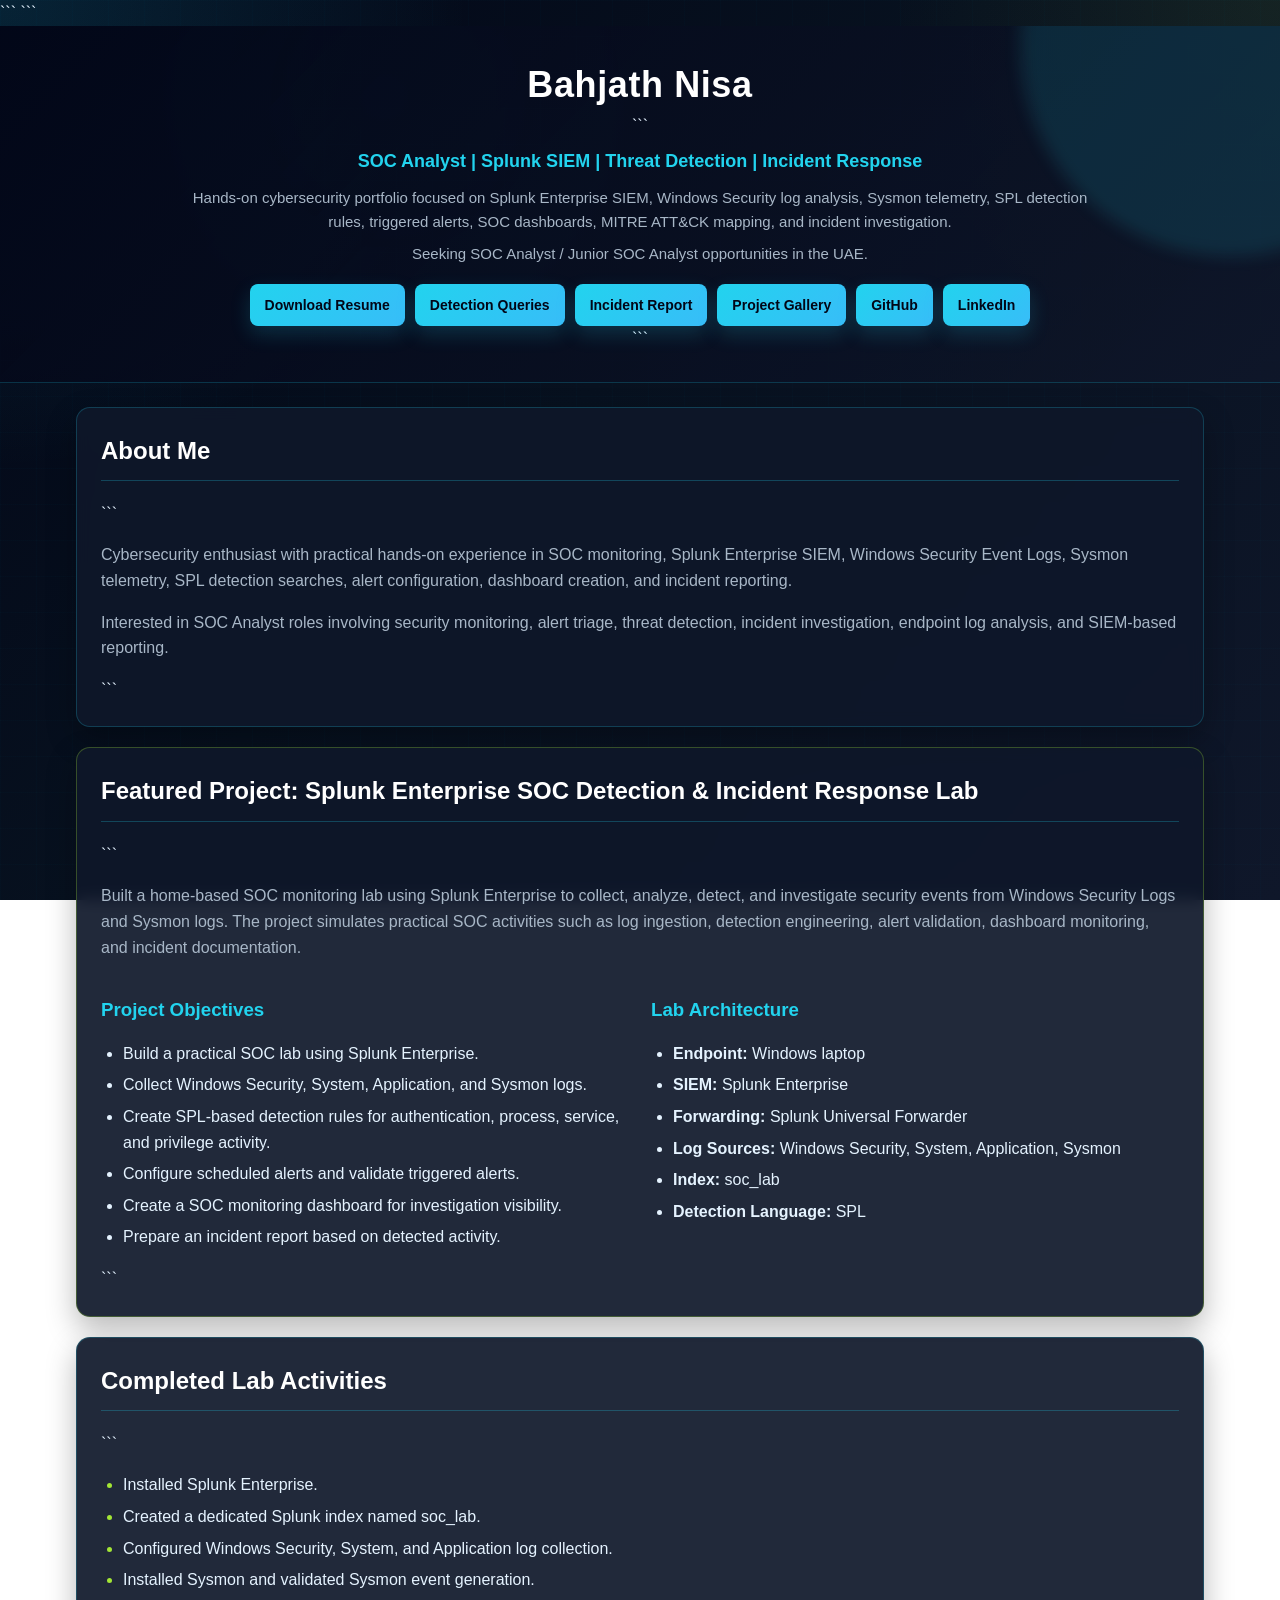
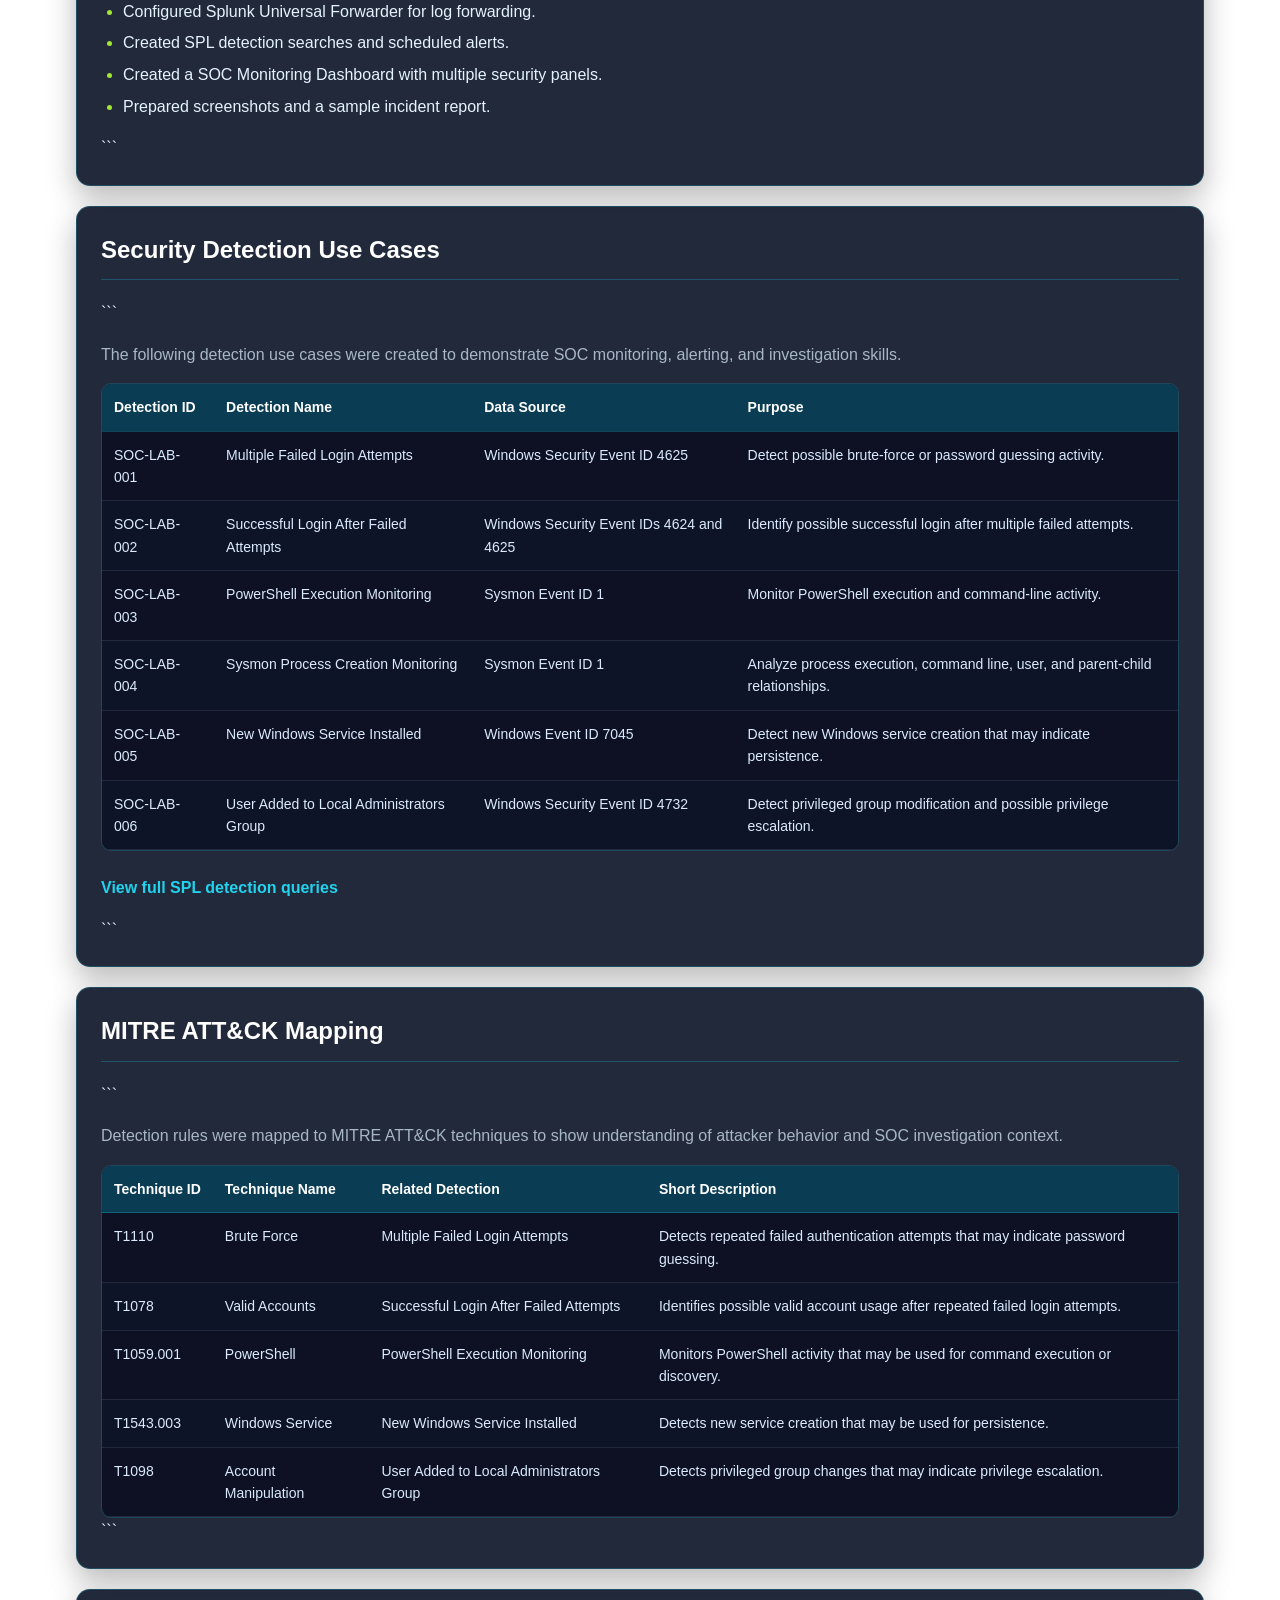
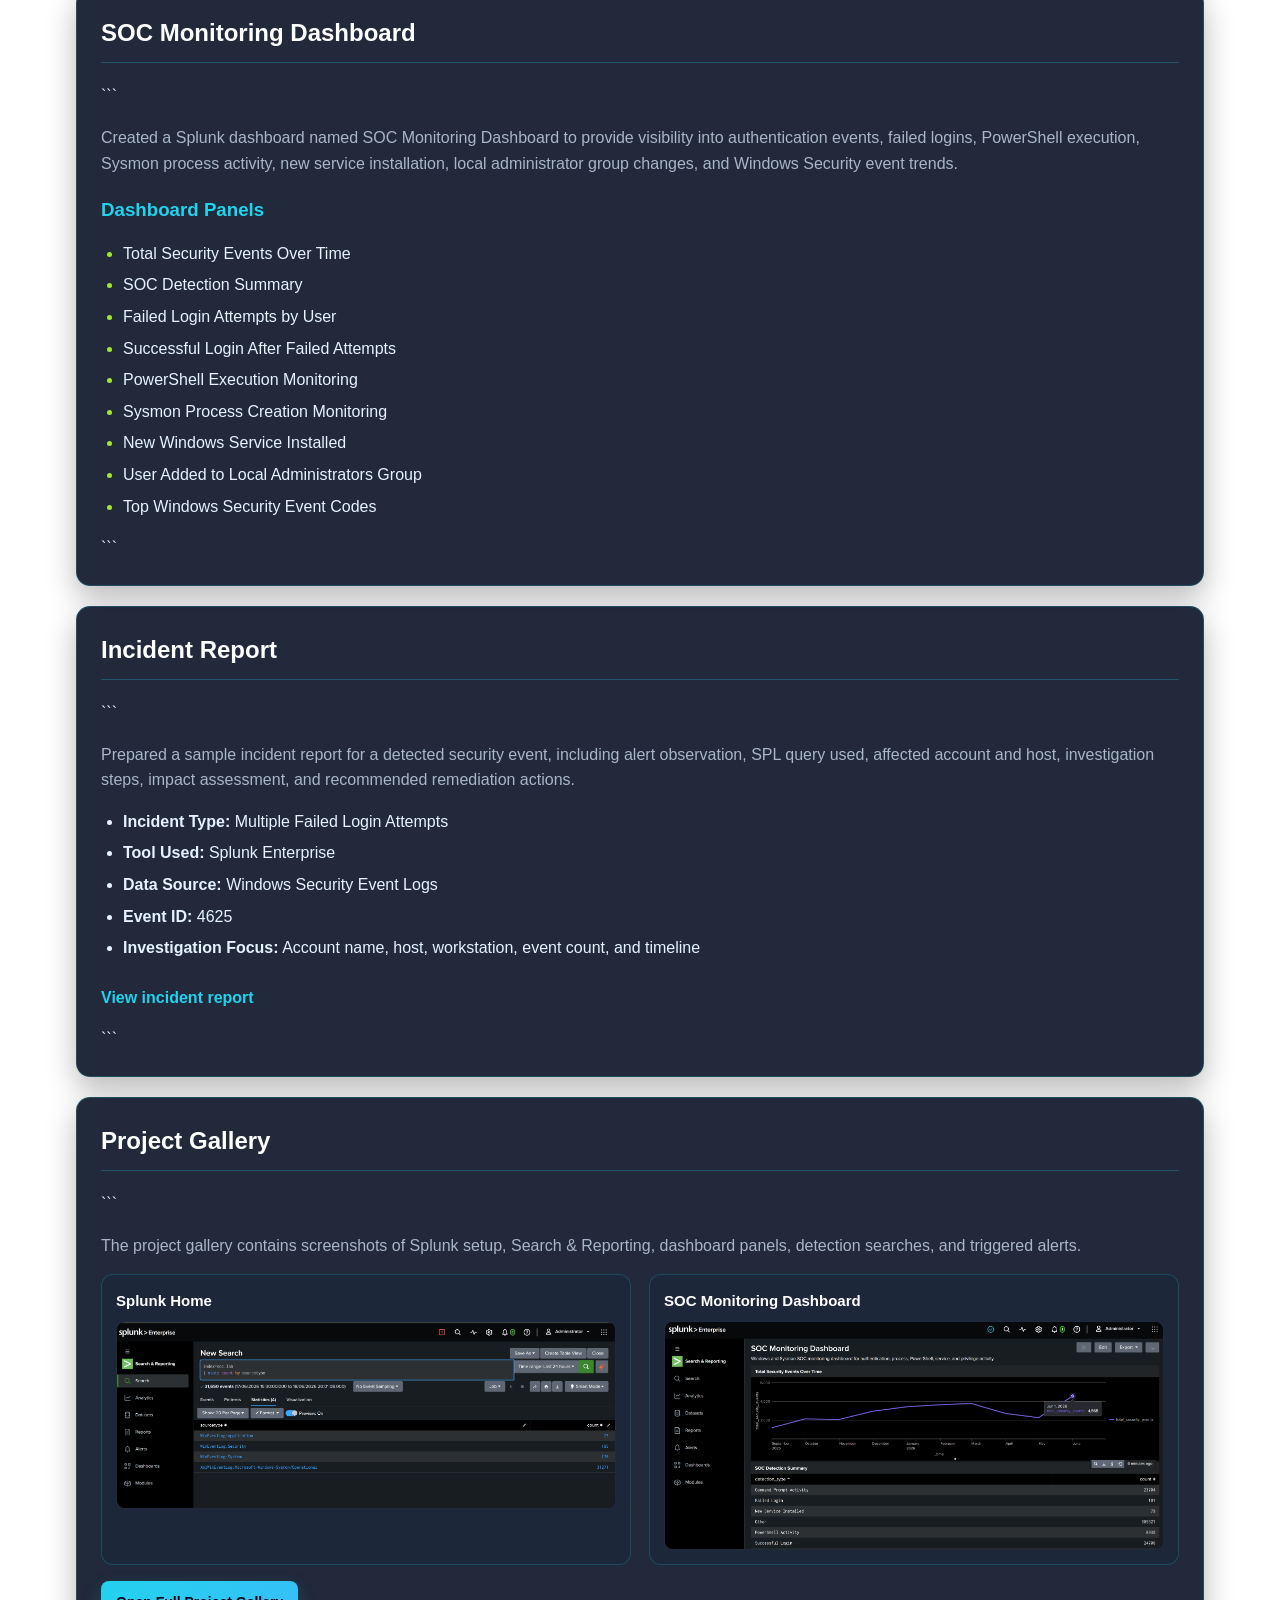
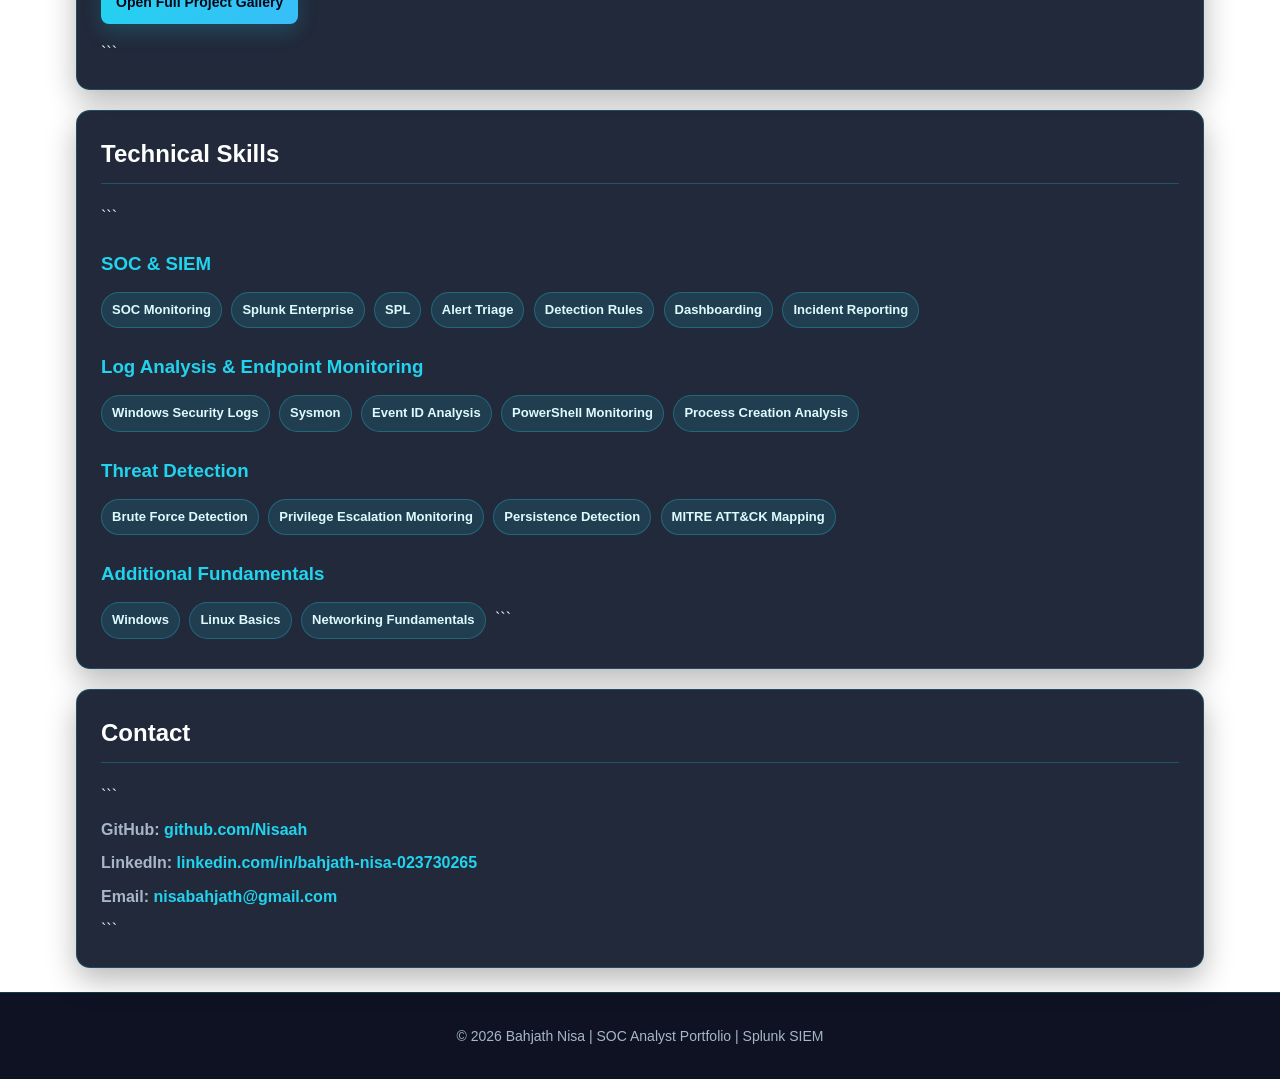
==== commit 41f1c450: "Update index.html" ====
--- a/index.html
+++ b/index.html
@@ -40,7 +40,7 @@
     <div class="hero-links">
         <a href="resume.pdf" target="_blank">Download Resume</a>
         <a href="./detections.md" target="_blank">Detection Queries</a>
-        <a href="incident_report.pdf" target="_blank">Incident Report</a>
+        <a href="https://drive.google.com/file/d/12i5n6BqguPetAlFv2XGEa0w5INSrzmSG/view?usp=sharing" target="_blank">Incident Report</a> 
         <a href="gallery.html">Project Gallery</a>
         <a href="https://github.com/Nisaah" target="_blank">GitHub</a>
         <a href="https://www.linkedin.com/in/bahjath-nisa-023730265" target="_blank">LinkedIn</a>
--- a/style.css
+++ b/style.css
@@ -1,210 +1,327 @@
-/* =========================
-   CYBERSECURITY PORTFOLIO
-   ========================= */
-
-*{
-    margin:0;
-    padding:0;
-    box-sizing:border-box;
-}
-
-body{
-    background:#000000;
-    color:#ffffff;
-    font-family:Consolas, "Courier New", monospace;
-    line-height:1.8;
-    padding:20px;
-
-    background-image:
-    radial-gradient(
-        circle at top right,
-        rgba(255,0,0,0.15),
-        transparent 40%
-    ),
-    linear-gradient(
-        rgba(255,0,0,0.08) 1px,
-        transparent 1px
-    ),
-    linear-gradient(
-        90deg,
-        rgba(255,0,0,0.08) 1px,
-        transparent 1px
-    );
-
-    background-size:
-        auto,
-        50px 50px,
-        50px 50px;
-}
-
-/* =========================
-   HERO SECTION
-   ========================= */
-
-.hero{
-    text-align:center;
-    padding:80px 20px 60px;
-    margin-bottom:40px;
-    border-bottom:1px solid #ffffff;
-}
-
-h1{
-    color:#ff4d4d;
-    font-size:3rem;
-    font-weight:700;
-    letter-spacing:2px;
-    text-transform:uppercase;
-    margin-bottom:20px;
-}
-
-.hero p{
-    color:#ffffff;
-    font-size:1.1rem;
-    letter-spacing:1px;
-}
-
-/* =========================
-   CARDS
-   ========================= */
-
-.card{
-    background:#0d0d0d;
-    border:1px solid #ff0000;
-    border-radius:10px;
-    padding:25px;
-    margin-bottom:25px;
-
-    box-shadow:0 0 10px rgba(255,0,0,0.15);
-    transition:0.3s;
-}
-
-.card:hover{
-    transform:translateY(-3px);
-    box-shadow:0 0 20px rgba(255,0,0,0.25);
-}
-
-/* =========================
-   HEADINGS
-   ========================= */
-
-h2{
-    color:#ff4d4d;
-    border-left:4px solid #ff0000;
-    padding-left:12px;
-    margin-bottom:20px;
-}
-
-h3{
-    color:#ffffff;
-    margin-top:20px;
-    margin-bottom:12px;
-}
-
-/* =========================
-   TEXT
-   ========================= */
-
-p{
-    color:#dddddd;
-}
-
-/* =========================
-   LISTS
-   ========================= */
-
-ul{
-    padding-left:25px;
-    margin-top:10px;
-}
-
-li{
-    margin-bottom:8px;
-}
-
-li::marker{
-    color:#ff4d4d;
-}
-
-/* =========================
-   BADGES
-   ========================= */
-
-.badge{
-    display:inline-block;
-    background:#ff0000;
-    color:#ffffff;
-    padding:8px 14px;
-    margin:5px;
-    border-radius:20px;
-    font-size:13px;
-    font-weight:bold;
-}
-
-/* =========================
-   GENERAL LINKS
-   ========================= */
-
-a{
-    color:#ff4d4d;
-    text-decoration:none;
-}
-
-a:hover{
-    color:#ffffff;
-}
-
-/* =========================
-   DETECTION QUERY LINK
-   ========================= */
-
-.query-link{
-    margin-top:15px;
-}
-
-.query-link a{
-    color:#ffffff !important;
-    text-decoration:none;
-    font-weight:bold;
-}
-
-.query-link a:hover{
-    color:#ff4d4d !important;
-}
-
-/* =========================
-   IMAGES
-   ========================= */
-
-img{
-    width:100%;
-    border:1px solid #ff0000;
-    border-radius:8px;
-    margin-top:10px;
-}
-
-/* =========================
-   RESUME BUTTON
-   ========================= */
-
-.resume-btn{
-    display:inline-block;
-    background:#ff0000;
-    color:#ffffff;
-    padding:12px 20px;
-    border-radius:6px;
-    font-weight:bold;
-}
-
-.resume-btn:hover{
-    background:#cc0000;
-}
-
-/* =========================
-   FOOTER
-   ========================= */
-
-footer{
-    text-align:center;
-    margin-top:40px;
-    color:#888888;
-}
+* {
+  box-sizing: border-box;
+  }
+
+:root {
+--bg-main: #07111f;
+--bg-card: rgba(15, 23, 42, 0.92);
+--bg-card-light: rgba(30, 41, 59, 0.92);
+--primary: #22d3ee;
+--primary-dark: #0891b2;
+--secondary: #38bdf8;
+--accent: #a3e635;
+--text-main: #e5f3ff;
+--text-muted: #a8b7c7;
+--border: rgba(34, 211, 238, 0.22);
+--danger: #fb7185;
+--warning: #facc15;
+}
+
+html {
+scroll-behavior: smooth;
+}
+
+body {
+margin: 0;
+font-family: Arial, Helvetica, sans-serif;
+color: var(--text-main);
+line-height: 1.6;
+background:
+radial-gradient(circle at top left, rgba(34, 211, 238, 0.14), transparent 30%),
+radial-gradient(circle at top right, rgba(163, 230, 53, 0.08), transparent 25%),
+linear-gradient(135deg, #020617 0%, #07111f 45%, #0f172a 100%);
+background-attachment: fixed;
+}
+
+body::before {
+content: "";
+position: fixed;
+inset: 0;
+pointer-events: none;
+background-image:
+linear-gradient(rgba(34, 211, 238, 0.035) 1px, transparent 1px),
+linear-gradient(90deg, rgba(34, 211, 238, 0.035) 1px, transparent 1px);
+background-size: 36px 36px;
+opacity: 0.55;
+z-index: -1;
+}
+
+a {
+color: var(--primary);
+text-decoration: none;
+font-weight: 700;
+}
+
+a:hover {
+color: var(--accent);
+text-decoration: underline;
+}
+
+.hero {
+position: relative;
+padding: 42px 20px;
+text-align: center;
+border-bottom: 1px solid var(--border);
+background:
+linear-gradient(135deg, rgba(2, 6, 23, 0.96), rgba(15, 23, 42, 0.88)),
+radial-gradient(circle at 30% 20%, rgba(34, 211, 238, 0.18), transparent 30%);
+overflow: hidden;
+}
+
+.compact-hero {
+padding: 30px 20px;
+}
+
+.hero::after {
+content: "";
+position: absolute;
+width: 420px;
+height: 420px;
+right: -160px;
+top: -190px;
+border-radius: 50%;
+background: rgba(34, 211, 238, 0.12);
+filter: blur(8px);
+}
+
+.hero-content {
+position: relative;
+z-index: 1;
+}
+
+.hero h1 {
+margin: 0;
+font-size: 36px;
+letter-spacing: 0.6px;
+color: #ffffff;
+}
+
+.headline {
+margin: 8px 0 10px;
+font-size: 18px;
+font-weight: 700;
+color: var(--primary);
+}
+
+.hero-summary {
+max-width: 900px;
+margin: 8px auto;
+font-size: 15px;
+color: var(--text-muted);
+}
+
+.hero-links {
+margin-top: 18px;
+display: flex;
+flex-wrap: wrap;
+justify-content: center;
+gap: 10px;
+}
+
+.hero-links a,
+.button-link {
+display: inline-block;
+background: linear-gradient(135deg, var(--primary), var(--secondary));
+color: #020617;
+padding: 10px 15px;
+border-radius: 8px;
+font-size: 14px;
+font-weight: 800;
+box-shadow: 0 8px 20px rgba(34, 211, 238, 0.18);
+}
+
+.hero-links a:hover,
+.button-link:hover {
+background: linear-gradient(135deg, var(--accent), var(--primary));
+color: #020617;
+text-decoration: none;
+}
+
+main {
+max-width: 1160px;
+margin: 24px auto;
+padding: 0 16px;
+}
+
+.card {
+background: var(--bg-card);
+border: 1px solid var(--border);
+border-radius: 14px;
+padding: 24px;
+margin-bottom: 20px;
+box-shadow: 0 12px 30px rgba(0, 0, 0, 0.28);
+backdrop-filter: blur(8px);
+}
+
+.highlight-card {
+border-color: rgba(163, 230, 53, 0.28);
+}
+
+h2 {
+margin-top: 0;
+color: #ffffff;
+border-bottom: 1px solid rgba(34, 211, 238, 0.25);
+padding-bottom: 10px;
+font-size: 24px;
+}
+
+h3 {
+color: var(--primary);
+margin-bottom: 8px;
+}
+
+p {
+color: var(--text-muted);
+}
+
+ul {
+padding-left: 22px;
+}
+
+li {
+margin-bottom: 6px;
+}
+
+.check-list li::marker {
+color: var(--accent);
+}
+
+.two-column {
+display: grid;
+grid-template-columns: repeat(2, minmax(0, 1fr));
+gap: 22px;
+}
+
+.table-wrapper {
+overflow-x: auto;
+margin-top: 14px;
+border-radius: 10px;
+border: 1px solid rgba(34, 211, 238, 0.18);
+}
+
+table {
+width: 100%;
+border-collapse: collapse;
+font-size: 14px;
+background: rgba(2, 6, 23, 0.65);
+}
+
+th {
+background: rgba(8, 145, 178, 0.35);
+color: #ffffff;
+text-align: left;
+padding: 12px;
+white-space: nowrap;
+border-bottom: 1px solid rgba(34, 211, 238, 0.25);
+}
+
+td {
+border-bottom: 1px solid rgba(148, 163, 184, 0.16);
+padding: 12px;
+vertical-align: top;
+color: #dbeafe;
+}
+
+tr:nth-child(even) {
+background: rgba(15, 23, 42, 0.58);
+}
+
+.text-link {
+display: inline-block;
+margin-top: 8px;
+}
+
+.badge {
+display: inline-block;
+background: rgba(34, 211, 238, 0.12);
+color: #dffaff;
+border: 1px solid rgba(34, 211, 238, 0.28);
+padding: 7px 10px;
+border-radius: 20px;
+margin: 5px 5px 5px 0;
+font-size: 13px;
+font-weight: 700;
+}
+
+.gallery-preview,
+.gallery-grid {
+display: grid;
+grid-template-columns: repeat(auto-fit, minmax(280px, 1fr));
+gap: 18px;
+margin-top: 16px;
+}
+
+.gallery-item {
+background: var(--bg-card-light);
+border: 1px solid rgba(34, 211, 238, 0.2);
+border-radius: 12px;
+padding: 14px;
+overflow: hidden;
+}
+
+.gallery-item h3 {
+font-size: 15px;
+margin-top: 0;
+color: #ffffff;
+}
+
+.gallery-item img {
+width: 100%;
+border-radius: 9px;
+border: 1px solid rgba(148, 163, 184, 0.22);
+background: #020617;
+display: block;
+}
+
+.gallery-item img:hover {
+transform: scale(1.01);
+transition: 0.2s ease;
+border-color: var(--primary);
+}
+
+.large-gallery-item {
+grid-column: span 2;
+}
+
+.contact-card p {
+margin: 8px 0;
+}
+
+.footer {
+text-align: center;
+padding: 18px;
+background: rgba(2, 6, 23, 0.95);
+border-top: 1px solid var(--border);
+color: var(--text-muted);
+font-size: 14px;
+}
+
+@media (max-width: 800px) {
+.hero h1 {
+font-size: 29px;
+}
+
+```
+.headline {
+    font-size: 16px;
+}
+
+.card {
+    padding: 18px;
+}
+
+.two-column {
+    grid-template-columns: 1fr;
+}
+
+.large-gallery-item {
+    grid-column: span 1;
+}
+
+th, td {
+    font-size: 13px;
+    padding: 9px;
+}
+```
+
+}
